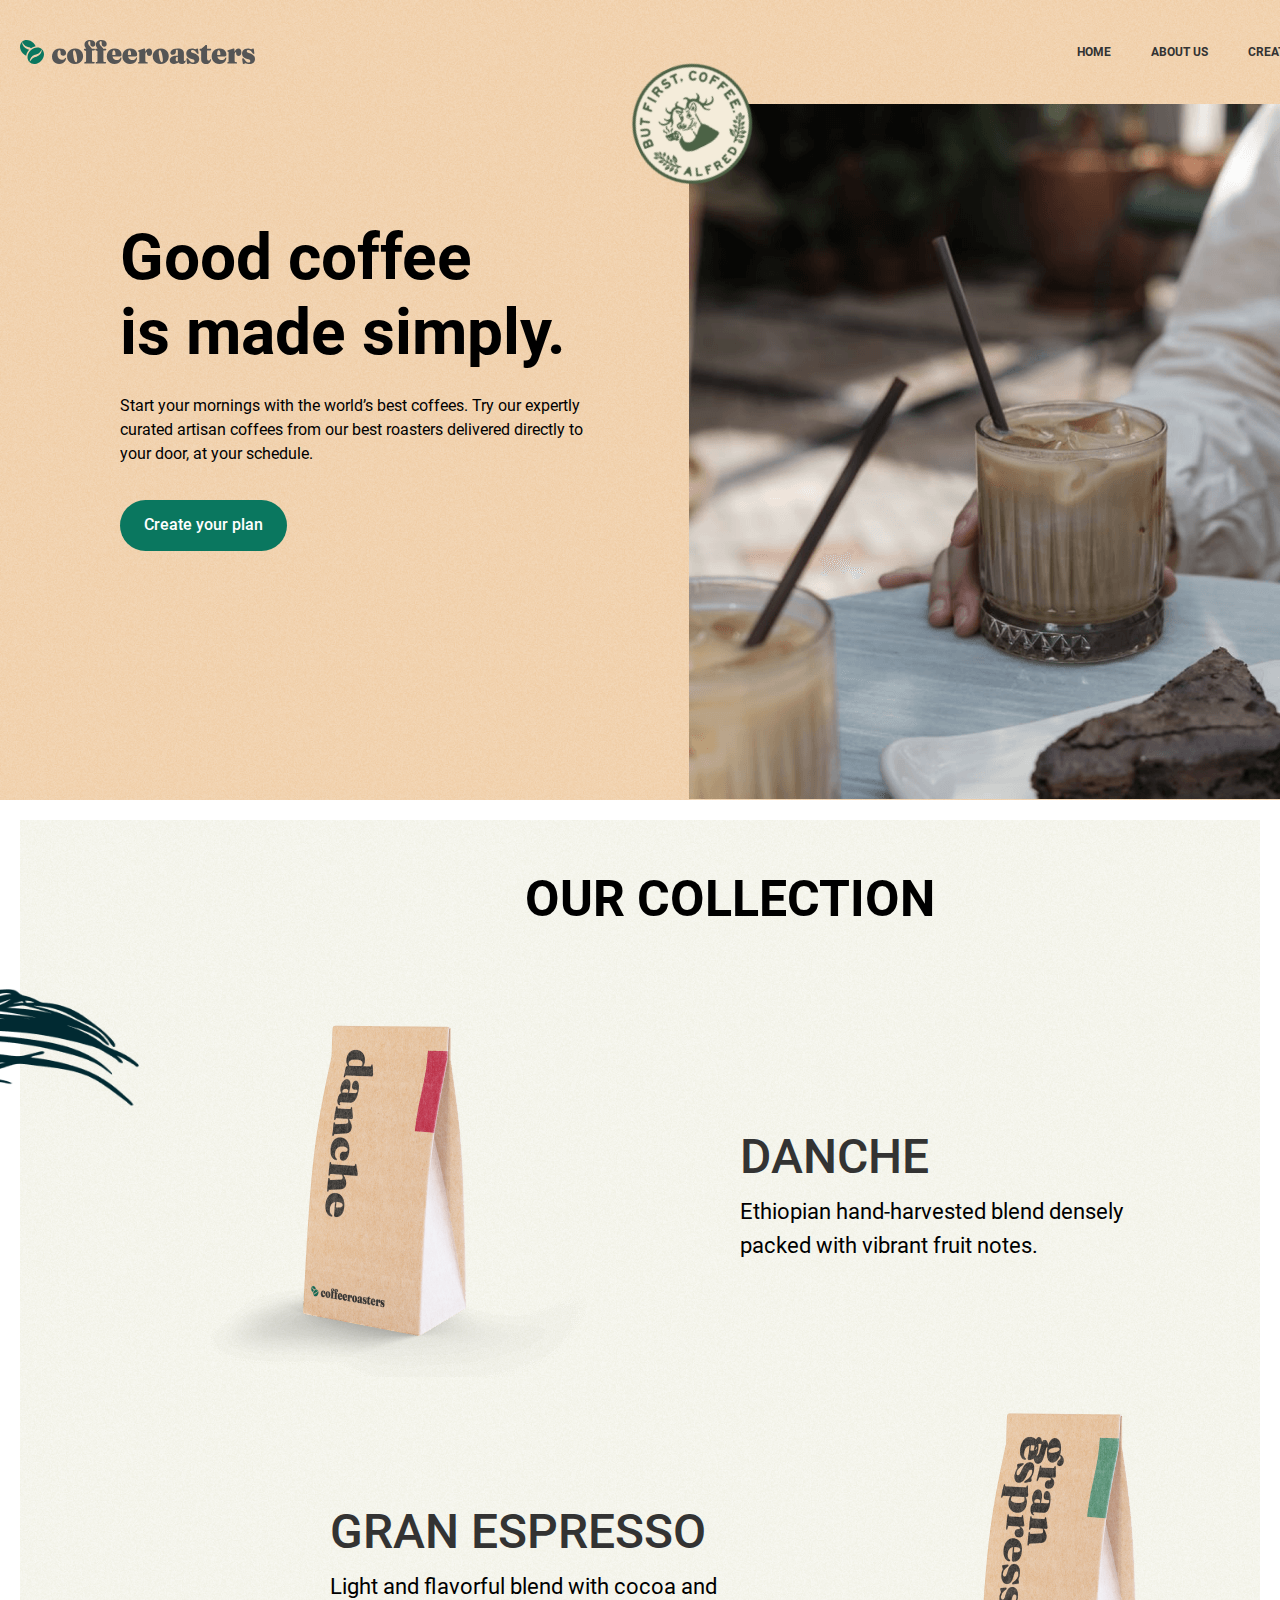
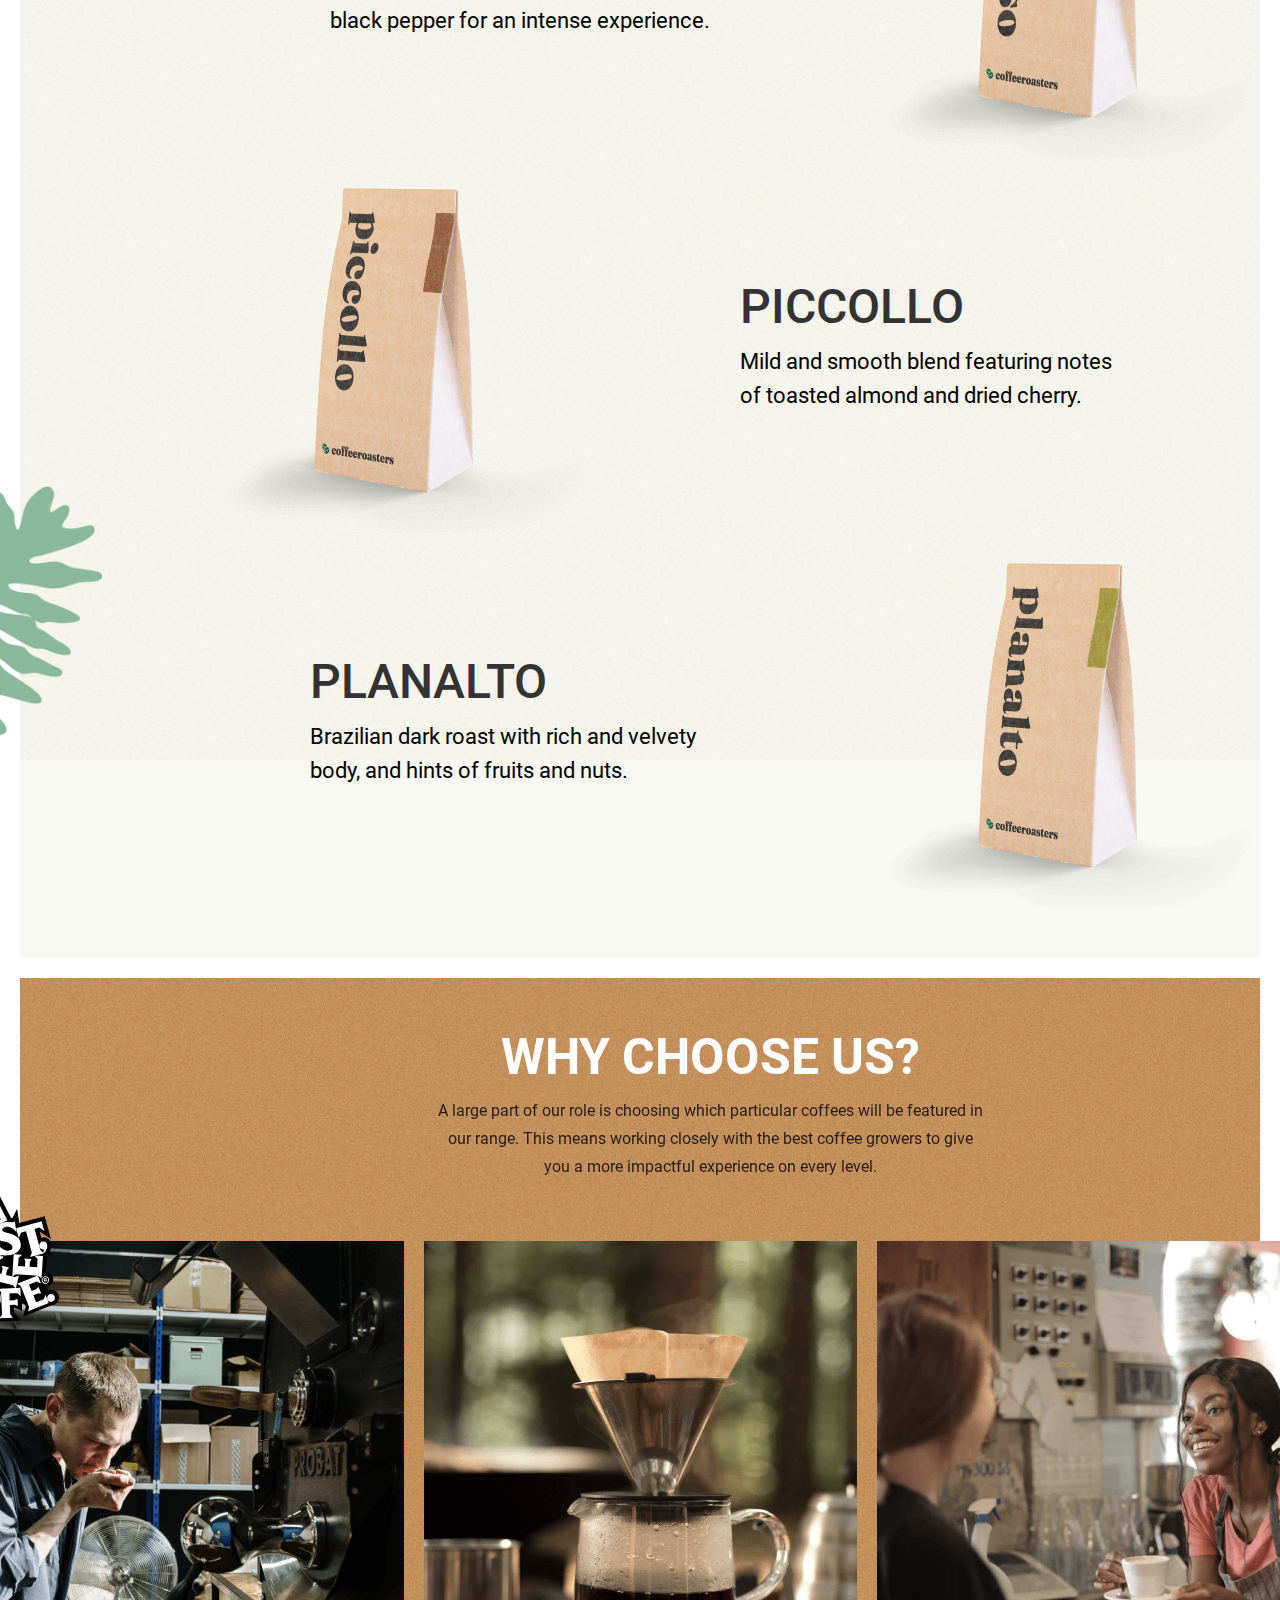
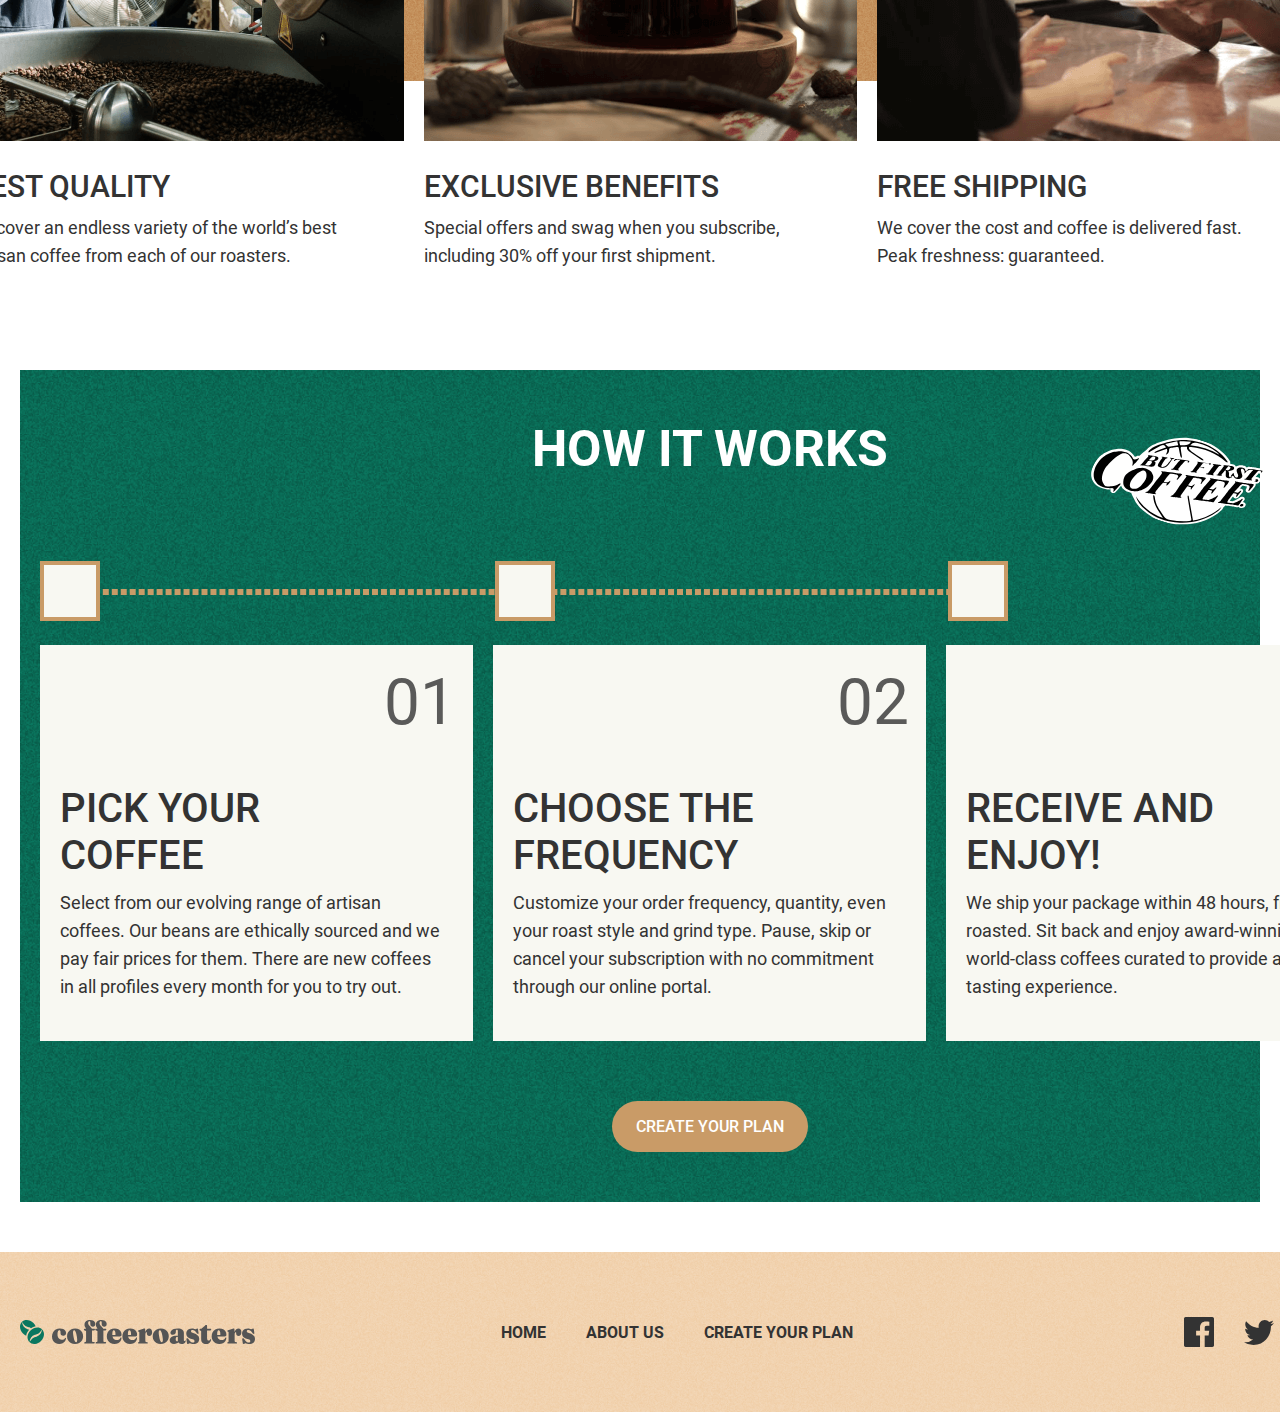
==== index.html @ 38786382 "Add all changes" ====
<!DOCTYPE html>
<html lang="en">
<head>
    <meta charset="UTF-8">
    <meta http-equiv="X-UA-Compatible" content="IE=edge">
    <meta name="viewport" content="width=device-width, initial-scale=1.0">
    <link rel="stylesheet" href="./css/main.css">
    <title>2-dars</title>
</head>
<body>
    
    <header class="header">
        
        <div class="container">
            
            <div class="header__inner">
                
                <a class="header__logo" href="./index.html">
                    <img class="header__img" src="./img/coffee-logo.svg" alt="coffee-logotip">
                </a>
                
                <nav class="header__menu">
                    
                    <ol class="header__list">
                        
                        <li class="header__item"><a class="header__link" href="#">HOME</a></li>
                        <li class="header__item"><a class="header__link" href="#">ABOUT US</a></li>
                        <li class="header__item"><a class="header__link" href="#">CREATE YOUR PLAN</a></li>
                        
                    </ol>
                    
                </nav>
                
                
            </div>
            
        </div>
        
    </header>
    
    
    <main>
        
        <section class="hero">
            
            <div class="container">
                
                <div class="hero__inner">
                    
                    
                    <h1 class="hero__title">
                        Good coffee <br>
                        is made simply.
                    </h1>
                    
                    <p class="hero__text">
                        Start your mornings with the world’s best coffees. 
                        Try our expertly curated artisan coffees from our 
                        best roasters delivered directly to your door, at your schedule.
                    </p>
                    
                    <span class="hero__link">
                        <a class="hero__click" href="./index.html">Create your plan</a>
                    </span>
            
                </div>
                
            </div>
            
        </section>
        
        <section class="collection">
            
            <div class="collection__inner">
                
                <div class="container">
                    
                    <h2 class="collection__title">OUR COLLECTION</h2>
                    
                    <ul class="collection__list">
                        
                        <li class="collection__item">
                            
                            <img class="collection__img" src="./img/danche.png" alt="Danche coffee pack">
                            
                            <div class="collection__wrapper">
                                
                                <h3 class="collection__text">DANCHE</h3>
                                
                                <p class="collection__info">Ethiopian hand-harvested blend densely packed with vibrant fruit notes.</p>
                                
                            </div>
                            
                        </li>
                        
                        <li class="collection__item ">
                            
                            <img class="collection__img collection__img--right" src="./img/expresso.png" alt="Gran expresso coffee pack">
                            
                            <div class="collection__wrapper collection__wrapper--second">
                                
                                <h3 class="collection__text">Gran Espresso</h3>
                                
                                <p class="collection__info">Light and flavorful blend with cocoa and black pepper for an intense experience.</p>
                                
                            </div>
                            
                        </li>
                        
                        <li class="collection__item">
                            
                            <img class="collection__img" src="./img/piccollo.png" alt="Picollo coffee pack">
                            
                            <div class="collection__wrapper collection__wrapper--second">
                                
                                <h3 class="collection__text">Piccollo</h3>
                                
                                <p class="collection__info">Mild and smooth blend featuring notes of toasted almond and dried cherry.</p>
                                
                            </div>
                            
                        </li>
                        
                        <li class="collection__item collection__item--fourth">
                            
                            <img class="collection__img  collection__img--right" src="./img/planalto.png" alt="Planto coffee pack">
                            
                            <div class="collection__wrapper collection__wrapper--fourth">
                                
                                <h3 class="collection__text">Planalto</h3>
                                
                                <p class="collection__info">Brazilian dark roast with rich and velvety body, and hints of fruits and nuts.</p>
                                
                            </div>
                            
                        </li>
                        
                    </ul>
                    
                </div>
                
                
                
            </div>
            
        </section>
        
        
        <section class="choice">
            
            <div class="choice__inner">
                
                <div class="container">
                    
                    <div class="choice__wrapper">
                        
                        <h2 class="choice__title"> Why choose us? </h2>
                        
                        <p class="choice__text"> 
                            
                            A large part of our role is choosing which particular coffees will be featured 
                            in our range. This means working closely with the best coffee growers to give 
                            you a more impactful experience on every level.
                            
                        </p>
                        
                    </div>
                    
                </div>
                
            </div>
            
            <ul class="choice__list">
                
                <li class="choice__item choice__item--first">
                    
                    <img class="choice__img" src="./img/best-quality.png" alt="">
                    
                    <div class="choice__pack">
                        
                        <h3 class="choice__quality">Best quality</h3>
                        
                        <p class="choice__benefit">
                            Discover an endless variety of the world’s best artisan coffee from each of our roasters.
                        </p>
                        
                    </div>
                    
                    
                </li>
                
                <li class="choice__item">
                    
                    <img class="choice__img" src="./img/exclusive-benefit.png" alt="">
                    
                    <div class="choice__pack">
                        
                        <h3 class="choice__quality">Exclusive benefits</h3>
                        
                        <p class="choice__benefit">
                            Special offers and swag when you subscribe, including 30% off your first shipment.
                        </p>
                        
                    </div>
                    
                    
                </li>
                
                
                <li class="choice__item">
                    
                    <img class="choice__img" src="./img/free-shipping.png" alt="">
                    
                    <div class="choice__pack">
                        
                        <h3 class="choice__quality">Free shipping</h3>
                        
                        <p class="choice__benefit">
                            We cover the cost and coffee is delivered fast. Peak freshness: guaranteed.
                        </p>
                        
                    </div>
                    
                    
                </li>
                
                
            </ul>
            
            
            
        </section>
        
        
        <section class="works">
            
            <div class="works__inner">
                
                <div class="container">
                    
                    <h2 class="works__title">How it works</h2>
                    
                    <div class="works__level">
                        
                        <span class="works__square works__square--first"></span>
                        <span class="works__square works__square--second"></span>
                        <span class="works__square works__square--third"></span>
                        
                    </div>
                    
                    
                    <ol class="works__list">
                        
                        <li class="works__item">
                            
                            <span class="works__number">01</span>
                            
                            <div class="works__wrapper">
                                
                                <div class="works__cover">
                                    <h3 class="works__text">Pick your coffee</h3>
                                </div>
                                
                                
                                <p class="works__info">
                                    Select from our evolving range of artisan coffees. 
                                    Our beans are ethically sourced and we pay fair prices for them. 
                                    There are new coffees in all profiles every month for you to try out.
                                </p>
                                
                            </div>
                            
                        </li>
                        
                        <li class="works__item">
                            
                            <span class="works__number">02</span>
                            
                            <div class="works__wrapper">
                                
                                <div class="works__cover">
                                    <h3 class="works__text">Choose the frequency</h3>
                                </div>
                                
                                
                                <p class="works__info">
                                    Customize your order frequency, quantity, even your roast style and grind type.
                                    Pause, skip or cancel your subscription with no commitment through our online portal.
                                </p>
                                
                            </div>
                            
                        </li>
                                             
                        <li class="works__item">
                            
                            <span class="works__number">03</span>
                            
                            <div class="works__wrapper">
                                
                                <div class="works__cover">
                                    <h3 class="works__text">Receive and enjoy!</h3>
                                </div>
                                
                                
                                <p class="works__info">
                                    We ship your package within 48 hours, freshly roasted. 
                                    Sit back and enjoy award-winning world-class coffees 
                                    curated to provide a distinct tasting experience.
                                </p>
                                
                            </div>
                            
                        </li>
                        
                    </ol>
                    
                    <div class="works__recover">
                        <a class="works__link" href="./index.html">
                            Create your plan
                        </a>
                    </div>
                    
                </div>
                
            </div>
            
        </section>
        
    </main>
    
    
    <footer class="footer">
        
        <div class="container">
            
            <div class="footer__inner">
                
                <a class="footer__logo" href="./index.html">
                    <img class="__img" src="./img/coffee-logo.svg" alt="coffeeroaster-logotip">
                </a>
                
                
                
                <ol class="footer__list">
                    
                    <li class="footer__item"><a class="footer__link" href="#">HOME</a></li>
                    <li class="footer__item"><a class="footer__link" href="#">ABOUT US</a></li>
                    <li class="footer__item"><a class="footer__link" href="#">CREATE YOUR PLAN</a></li>
                    
                </ol>
                
                <ul class="footer__search">
                    <li class="footer__social">
                        <a class="footer__network" href="https://www.facebook.com/" target="_blank"><img class="footer__pic" src="./img/facebook.svg" alt="facebook logo"></a>
                    </li>

                    <li class="footer__social">
                        <a class="footer__network" href="https://ru-ru.facebook.com/TwitterInc/" target="_blank"><img class="footer__twitter" src="./img/twitter.svg" alt="twitter logo"></a>
                    </li>

                    <li class="footer__social">
                        <a class="footer__network" href="https://www.instagram.com/" target="blank"><img class="footer__pic" src="./img/instagram.svg" alt="instagram logo"></a>
                    </li>
                </ul>


            </div>
            
            
        </div>
        
    </footer>
    
    
    
    
    
    
    
</body>
</html>
---- css/main.css ----
/* roboto-regular - latin */
@font-face {
    font-family: 'Roboto';
    font-style: normal;
    font-weight: 400;
    src: local(''),
    url('../fonts/roboto-v29-latin-regular.woff2') format('woff2'), /* Chrome 26+, Opera 23+, Firefox 39+ */
    url('../fonts/roboto-v29-latin-regular.woff') format('woff'); /* Chrome 6+, Firefox 3.6+, IE 9+, Safari 5.1+ */
}
/* roboto-500 - latin */
@font-face {
    font-family: 'Roboto';
    font-style: normal;
    font-weight: 500;
    src: local(''),
    url('../fonts/roboto-v29-latin-500.woff2') format('woff2'), /* Chrome 26+, Opera 23+, Firefox 39+ */
    url('../fonts/roboto-v29-latin-500.woff') format('woff'); /* Chrome 6+, Firefox 3.6+, IE 9+, Safari 5.1+ */
}
/* roboto-700 - latin */
@font-face {
    font-family: 'Roboto';
    font-style: normal;
    font-weight: 700;
    src: local(''),
    url('../fonts/roboto-v29-latin-700.woff2') format('woff2'), /* Chrome 26+, Opera 23+, Firefox 39+ */
    url('../fonts/roboto-v29-latin-700.woff') format('woff'); /* Chrome 6+, Firefox 3.6+, IE 9+, Safari 5.1+ */
}

*
{box-sizing: border-box;
}

img{
    vertical-align: middle;
    object-fit: cover;
}

body{
    margin: 0;
    padding: 0;
    font-family: "Roboto", "Aria", sans-serif;
    overflow-x: hidden;
}

.container{
    width: 1380px;
    margin: 0 auto;
    padding: 0 20px;
}

.visually-hidden {
    clip: rect(0 0 0 0);
    clip-path: inset(50%);
    height: 1px;
    overflow: hidden;
    position: absolute;
    white-space: nowrap;
    width: 1px;
}


.header{
    background-image: url("../img/back-img.png");
    background-repeat: no-repeat;
    background-size: cover;
    background-color: #F3D7B7;
    background-blend-mode:overlay;
    
    padding-top: 40px;
    padding-bottom: 40px;
    
}



.header__inner{
    display: flex;
    align-items: center;
    
    
}

.header__menu{
    margin-left: auto;
}

.header__list{
    display: flex;
    align-items: center;
    margin: 0;
    padding: 0;
    list-style: none;
    
    
}

.header__item{
    font-size: 12px;
    font-weight: 700;
    line-height: 14.06px;
}

.header__item ~ .header__item{
    margin-left: 40px;
}

.header__link{
    color:#333333;
    text-decoration: none;
}


/* ================hero=============== */




.hero{
    padding:116px 0 249px 0;
    background-image: url("../img/two-cups.png"), url("../img/back-img.png") ;
    background-repeat: no-repeat;
    background-size: contain , 100%;
    background-position: calc(50% + 404px) calc(50% - 1px), center center;
    background-color: #f3d7b7;
    background-blend-mode: normal, overlay;
    position: relative;
}

.hero::before{
    position: absolute;
    top: -60px;
    left: calc(50% - 27px);
    z-index: 10;
    display: block;
    width: 160px;
    height: 160px;
    background-image: url("../img/deer-logo.svg");
    background-size: contain;
    background-repeat: no-repeat;
    content: "";
    
}

.hero__inner{
    width: 564px;
    padding-left: 100px;
    
}



.hero__title{
    font-weight: 700;
    font-size: 64px ;
    line-height:75px;
    margin-top: 0;
    margin-bottom: 24px;
}

.hero__text{
    font-weight: 400;
    font-size: 16px;
    line-height: 24px;
    margin-top: 0;
    margin-bottom: 34px;
}


.hero__click{
    display: inline-block;
    font-size: 16px;
    font-weight: 500;
    line-height: 18.75px;
    text-decoration: none;
    padding: 16px 24px;
    color:#FFFFFF;
    background-color:#0A775F ;
    border-radius: 100px;
}

.hero__logo{
    position: absolute;
    top: -82px;
    right: 590px;
    
}


/* =============collection============= */


.collection {  
    margin-top: 20px;
    margin-bottom: 20px;
    padding: 0 20px;    
    background-color: #FFFFFF;
}

.collection__inner {
    background-image: url("../img/collect-back.png");
    background-repeat: no-repeat;
    background-size: 100%;
    background-color: #F8F8F2;
    background-blend-mode: overlay;
    margin: 0 auto;
    padding: 50px 20px ;
    position: relative;
}

.collection__inner::before{
    width: 402px;
    height: 300px;
    position: absolute;
    top: 88px;
    right: calc(50% + 501px);
    display: block;
    background-image: url("../img/green.png");
    background-size: 402px 300px;
    background-repeat: no-repeat;
    
    content: "";
}

.collection__title {
    font-size: 50px;
    font-weight:700 ;
    line-height: 58.59px;
    text-align: center;
    margin-top: 0;
    margin-bottom: 80px;
}

.collection__list {
    width: 1114px;
    margin: 0 auto;   
    padding: 0;
    list-style: none;   
    position: relative;
}

.collection__list::after{
    width: 392px;
    height: 477px;
    position: absolute;
    top: 509px;
    left: calc(50% + 571px);
    background-image: url("../img/green2.png");
    background-size: 392px 477px;
    background-repeat: no-repeat;
    content: "";
    
}

.collection__item {
    display: flex;
    align-items: center; 
    
}





.collection__item:nth-child(2){ 
    flex-direction: row-reverse;
}

.collection__item:nth-child(4){
    flex-direction: row-reverse;
    
}

.collection__item--fourth{
    position: relative;
}

.collection__item--fourth::before{
    width:316px;
    height: 269px;
    position: absolute;
    top: -47px;
    right: calc(50% + 627px);
    background-image: url("../img/green3.png");
    background-size: 316px 269px;
    background-repeat: no-repeat;
    content: "";
}



.collection__img{
    width: 450px;
    height: 375px;
    margin-right: 117px;
}

.collection__img--right{
    margin-right: 0;
    margin-left: 117px;

}

.collection__wrapper {
    width: 453px;
    
}

.collection__wrapper--second  {
    width: 390px;
    
}


.collection__wrapper--fourth{
    width: 410px
}

.collection__text {
    font-size: 48px;
    font-weight: 500;
    line-height: 56px;
    text-transform: uppercase;
    color:#333333;
    margin-top: 0;
    margin-bottom: 10px;
    
}

.collection__info {
    font-size: 22px;
    font-weight: 400;
    line-height: 34px;
    margin: 0;
    
}


/* ==============CHOICE================ */

.choice {
    padding: 0 20px 0 20px;
    margin-bottom: 289px;
    position: relative;
}
.choice__inner {
    height: 703px;
    background-image: url("../img/choice-back.png");
    background-size: contain;
    background-color: #C99B67;
    background-blend-mode: overlay;
    padding-top: 50px; 
}

.choice__wrapper {
    width: 548px;
    margin: 0 auto;
    margin-bottom: 80px;
    
    
}
.choice__title {
    font-size: 50px;
    font-weight: 700;
    line-height: 59px; 
    text-transform: uppercase;
    margin-top: 0;
    margin-bottom: 10px;
    text-align: center;
    color: #FFFFFF;
    
}
.choice__text {   
    font-size: 16px;
    font-weight: 400;
    line-height: 28px;
    letter-spacing: 0px;
    text-align: center;
    margin: 0;
    opacity: 80%
}


.choice__list {
    display: flex;
    align-items: center;
    justify-content: center;
    list-style: none;
    margin: 0;
    padding: 0;
    position: absolute;
    bottom: -189px;
    left: 50%;
    right: 50%;
    z-index: 2;
}



.choice__item:nth-child(2){
    
    margin: 0 20px;
}


.choice__list::before{
    position: absolute;
    top: -50px;
    right: calc(50% + 581px);
    z-index: 3;
    width: 140px;
    height: 144px;
    background-image: url("../img/choice.svg");
    background-repeat: no-repeat;
    background-size: 140px 144px;
    content: "";  
}



.choice__img{
    width:433px ;
    height:500px ;
    margin-bottom:28px ;
}


.choice__pack {
    width: 377px;
}
.choice__quality {
    font-size: 30px;
    font-weight: 500;
    line-height: 35px;
    text-transform: uppercase;
    margin-top: 0;
    margin-bottom: 10px;
    color: #333333;
}
.choice__benefit {
    font-size: 18px;
    font-weight: 400;
    line-height: 28px;
    margin: 0;
    color: #333333;
}


/* ================works=============== */


.works {
    padding: 0 20px 0 20px;
    margin-bottom: 50px;
    position: relative;
}


.works::before{
    width: 192px;
    height: 129px; 
    position: absolute;
    top: 44px;
    left: calc(50% + 438px);
    z-index: 2;
    background-image: url("../img/ball.svg");
    background-repeat: no-repeat;
    background-size: 192px 129px;
    content: "";
}

.works__inner {
    background-image: url("../img/choice-back.png");
    background-repeat: no-repeat;
    background-size: cover;
    background-color:#0A775F;
    background-blend-mode: overlay;
    padding-top: 50px;
    padding-bottom: 50px;
}

.works__title {
    font-size: 50px;
    font-weight: 700;
    line-height: 59px;
    text-transform: uppercase;
    text-align: center;
    margin-top: 0;
    margin-bottom: 110px;
    color:#FFFFFF;
}

.works__level {
    width: 966px;
    height: 3px;
    margin-bottom: 50px;
    border-style: dashed;
    border-color: #C99B67;
    position: relative;
    z-index: 1;
}

.works__square {
    width: 60px;
    height: 60px;
    position: absolute;
    top: -31px;
    left: -3px;  
    background: #F8F8F2;
    border: 4px solid #C99B67;
    box-sizing: border-box;
    
}

.works__square--second{
    position: absolute;
    top: -31px;
    left: 452px;
}

.works__square--third{
    position: absolute;
    top: -31px;
    left: 905px; 
}

.works__list{
    display: flex;
    list-style: none;
    margin: 0;
    padding: 0;
    margin-bottom: 60px;
}

.works__item{
    width: 433px;
    padding: 20px 20px 40px 20px; 
    background-color: #F8F8F2;
    
}

.works__item:nth-child(2){
    margin: 0 20px;
}

.works__number {
    display: block;
    width: 69px;
    height: 75px;
    font-size: 64px;
    font-weight: 400;
    line-height: 75px;
    margin-left: auto;
    margin-bottom: 45px;
    color: #333333;
    opacity: 0.8;
}

.works__wrapper{
    width: 385px;
}

.works__cover{
    width: 248px;
}

.works__text{
    font-size: 40px;
    font-weight: 500;
    line-height: 47px;
    text-transform: uppercase;
    margin-top: 0;
    margin-bottom: 10px;
    color: #333333;
    
}

.works__info{
    font-size: 18px;
    font-weight: 400;
    line-height: 28px;
    margin: 0;
    color: #333333;
}

.works__recover{
    text-align: center;
}

.works__link {
    display: inline-block;
    font-size: 16px;
    font-weight: 500;
    line-height: 19px;
    text-transform: uppercase;
    text-decoration: none;
    text-align: center;
    padding: 16px 24px;
    color: #FFFFFF;
    background: #C99B67;
    border-radius: 100px;    
}

/* =================footer================ */

.footer {
    background-image: url("../img/back-img.png");
    background-repeat: no-repeat;
    background-size: cover;
    background-color: #F3D7B7;
    background-blend-mode:overlay;
    padding: 65px 0 ;
}

.footer__inner {
    display: flex;
    align-items: center;
}
.footer__logo {
    margin-right: 246px;
}


.footer__list {
    display: flex;
    align-items: center;
    margin: 0;
    padding: 0;
    list-style: none;
}
.footer__item {
    margin-right: 40px;
}

.footer__item:nth-child(3){
    margin-right: 331px;

}


.footer__link {
    font-size: 16px;
    font-weight: 700;
    line-height: 19px;
    text-transform: uppercase;
    text-decoration: none;
    color: #333333;
}


.footer__search {
    display: flex;
    align-items: center;
    margin: 0;
    padding: 0;
    list-style: none;
}
.footer__social {
    margin-right: 30px;
}

.footer__social:nth-child(3){
    margin-right:0 ;
}

.footer__pic{
    width: 30px;
    height: 30px;
}

.footer__twitter{
    width: 30px;
    height: 25px;
}
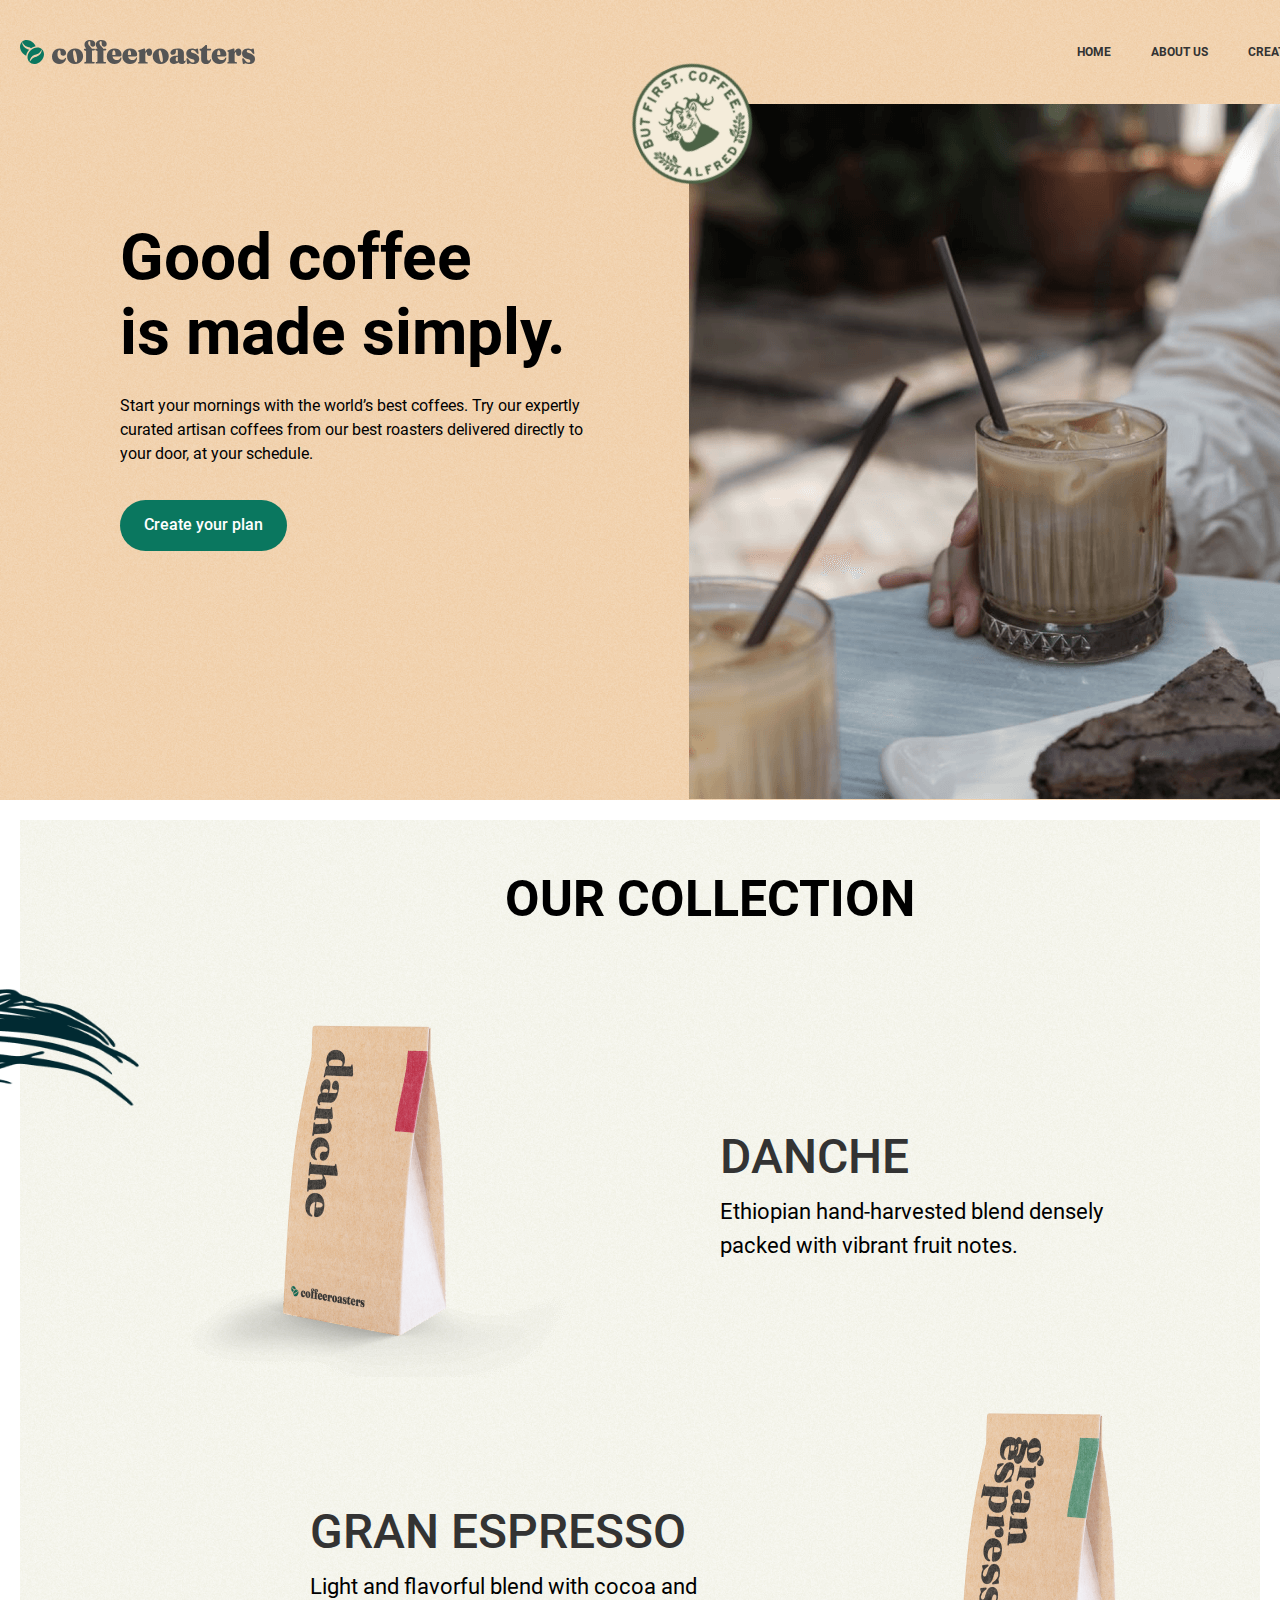
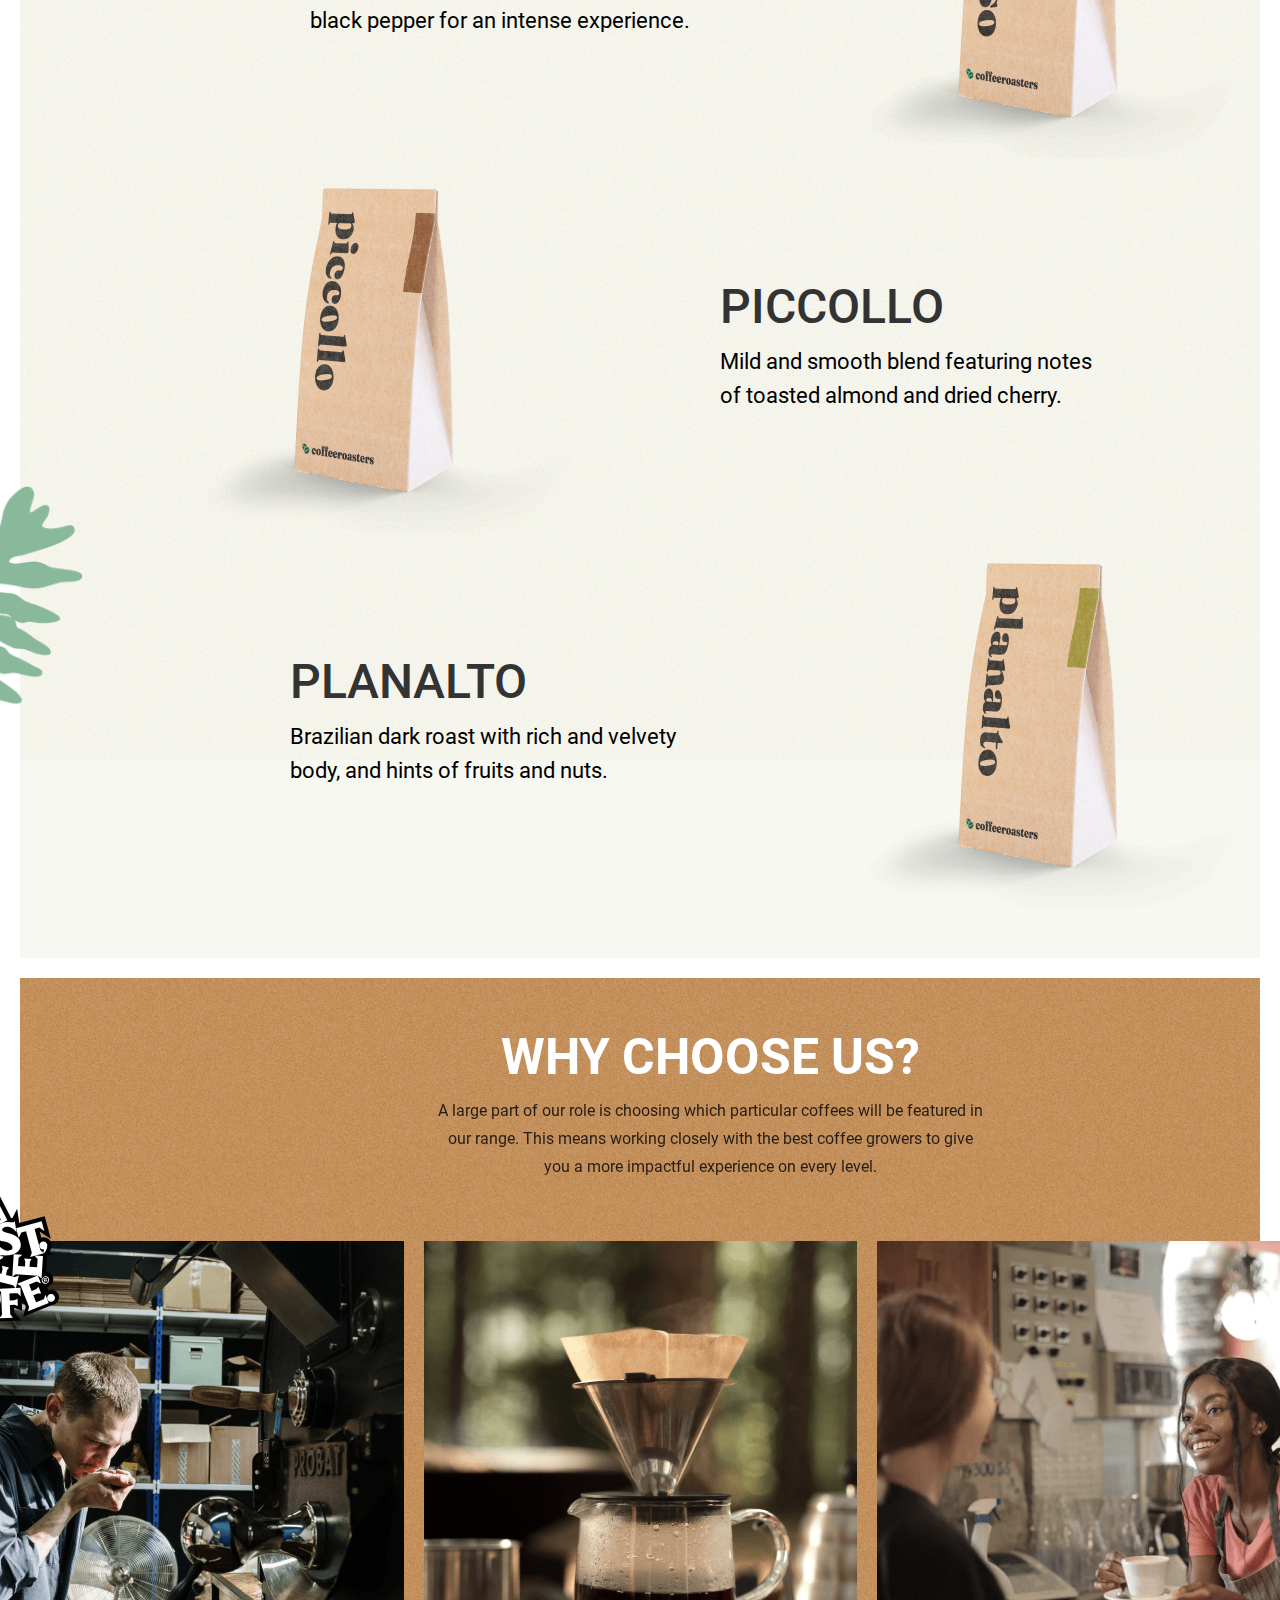
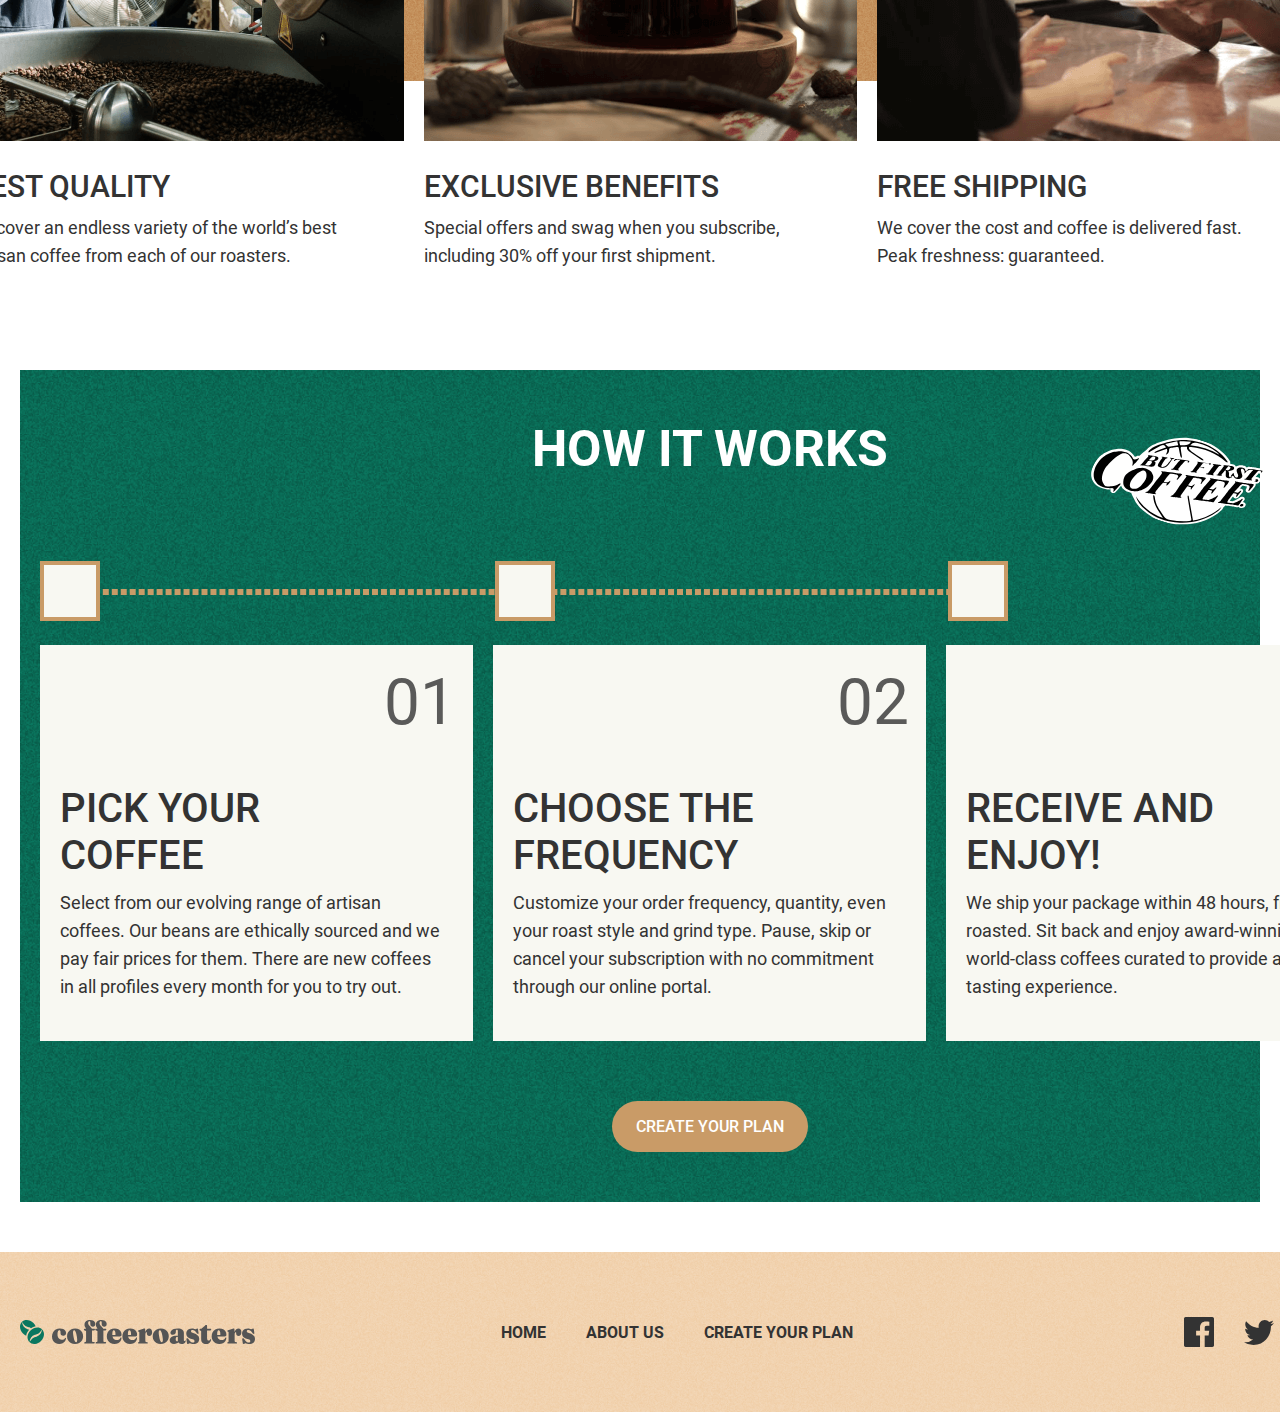
==== commit 57adda9f: "Add scss" ====
--- a/index.html
+++ b/index.html
@@ -4,7 +4,7 @@
     <meta charset="UTF-8">
     <meta http-equiv="X-UA-Compatible" content="IE=edge">
     <meta name="viewport" content="width=device-width, initial-scale=1.0">
-    <link rel="stylesheet" href="./css/main.css">
+    <link rel="stylesheet" href="./css/main.min.css">
     <title>2-dars</title>
 </head>
 <body>
@@ -23,8 +23,8 @@
                     
                     <ol class="header__list">
                         
-                        <li class="header__item"><a class="header__link" href="#">HOME</a></li>
-                        <li class="header__item"><a class="header__link" href="#">ABOUT US</a></li>
+                        <li class="header__item"><a  class="header__link" href="./index.html">HOME</a></li>
+                        <li class="header__item"><a class="header__link" href="./about.html">ABOUT US</a></li>
                         <li class="header__item"><a class="header__link" href="#">CREATE YOUR PLAN</a></li>
                         
                     </ol>
@@ -174,7 +174,7 @@
                 
                 <li class="choice__item choice__item--first">
                     
-                    <img class="choice__img" src="./img/best-quality.png" alt="">
+                    <img class="choice__img" src="./img/best-quality.png" alt="A man who is testing coffee">
                     
                     <div class="choice__pack">
                         
@@ -191,7 +191,7 @@
                 
                 <li class="choice__item">
                     
-                    <img class="choice__img" src="./img/exclusive-benefit.png" alt="">
+                    <img class="choice__img" src="./img/exclusive-benefit.png" alt="A kittle which is keeping coffee">
                     
                     <div class="choice__pack">
                         
@@ -209,7 +209,7 @@
                 
                 <li class="choice__item">
                     
-                    <img class="choice__img" src="./img/free-shipping.png" alt="">
+                    <img class="choice__img" src="./img/free-shipping.png" alt="Tho people are having a cup of coffe">
                     
                     <div class="choice__pack">
                         
@@ -337,7 +337,7 @@
             <div class="footer__inner">
                 
                 <a class="footer__logo" href="./index.html">
-                    <img class="__img" src="./img/coffee-logo.svg" alt="coffeeroaster-logotip">
+                    <img class="footer__img" src="./img/coffee-logo.svg" alt="coffeeroaster-logotip">
                 </a>
                 
                 
@@ -373,10 +373,5 @@
     </footer>
     
     
-    
-    
-    
-    
-    
 </body>
 </html>
--- a/css/main.min.css
+++ b/css/main.min.css
@@ -0,0 +1,2 @@
+@font-face{font-family:'Roboto';font-style:normal;font-weight:400;src:local(""),url("../fonts/roboto-v29-latin-regular.woff2") format("woff2"),url("../fonts/roboto-v29-latin-regular.woff") format("woff")}@font-face{font-family:'Roboto';font-style:normal;font-weight:500;src:local(""),url("../fonts/roboto-v29-latin-500.woff2") format("woff2"),url("../fonts/roboto-v29-latin-500.woff") format("woff")}@font-face{font-family:'Roboto';font-style:normal;font-weight:700;src:local(""),url("../fonts/roboto-v29-latin-700.woff2") format("woff2"),url("../fonts/roboto-v29-latin-700.woff") format("woff")}*{-webkit-box-sizing:border-box;box-sizing:border-box}img{vertical-align:middle;-o-object-fit:cover;object-fit:cover}body{margin:0;padding:0;font-family:"Roboto", "Aria", sans-serif;overflow-x:hidden}.container{width:1380px;margin:0 auto;padding:0 20px}.visually-hidden{clip:rect(0 0 0 0);-webkit-clip-path:inset(50%);clip-path:inset(50%);height:1px;overflow:hidden;position:absolute;white-space:nowrap;width:1px}.header{background-image:url("../img/back-img.png");background-repeat:no-repeat;background-size:cover;background-color:#F3D7B7;background-blend-mode:overlay;padding-top:40px;padding-bottom:40px}.header__inner{display:-webkit-box;display:-ms-flexbox;display:flex;-webkit-box-align:center;-ms-flex-align:center;align-items:center}.header__menu{margin-left:auto}.header__list{display:-webkit-box;display:-ms-flexbox;display:flex;-webkit-box-align:center;-ms-flex-align:center;align-items:center;margin:0;padding:0;list-style:none}.header__item{font-size:12px;font-weight:700;line-height:14.06px}.header__item ~ .header__item{margin-left:40px}.header__link{color:#333333;text-decoration:none}.hero{padding:116px 0 249px 0;background-image:url("../img/two-cups.png"),url("../img/back-img.png");background-repeat:no-repeat;background-size:contain , 100%;background-position:calc(50% + 404px) calc(50% - 1px),center center;background-color:#f3d7b7;background-blend-mode:normal, overlay;position:relative}.hero::before{position:absolute;top:-60px;left:calc(50% - 27px);z-index:10;display:block;width:160px;height:160px;background-image:url("../img/deer-logo.svg");background-size:contain;background-repeat:no-repeat;content:""}.hero__inner{width:564px;padding-left:100px}.hero__title{font-weight:700;font-size:64px;line-height:75px;margin-top:0;margin-bottom:24px}.hero__text{font-weight:400;font-size:16px;line-height:24px;margin-top:0;margin-bottom:34px}.hero__click{display:inline-block;font-size:16px;font-weight:500;line-height:18.75px;text-decoration:none;padding:16px 24px;color:#FFFFFF;background-color:#0A775F;border-radius:100px}.hero__logo{position:absolute;top:-82px;right:590px}.collection{margin-top:20px;margin-bottom:20px;padding:0 20px;background-color:#FFFFFF}.collection__inner{background-image:url("../img/collect-back.png");background-repeat:no-repeat;background-size:100%;background-color:#F8F8F2;background-blend-mode:overlay;margin:0 auto;padding:50px 0px;position:relative}.collection__inner::before{width:402px;height:300px;position:absolute;top:88px;right:calc(50% + 501px);display:block;background-image:url("../img/green.png");background-size:402px 300px;background-repeat:no-repeat;content:""}.collection__title{font-size:50px;font-weight:700;line-height:58.59px;text-align:center;margin-top:0;margin-bottom:80px}.collection__list{width:1114px;margin:0 auto;padding:0;list-style:none;position:relative}.collection__list::after{width:392px;height:477px;position:absolute;top:509px;left:calc(50% + 571px);background-image:url("../img/green2.png");background-size:392px 477px;background-repeat:no-repeat;content:""}.collection__item{display:-webkit-box;display:-ms-flexbox;display:flex;-webkit-box-align:center;-ms-flex-align:center;align-items:center}.collection__item:nth-child(2){-webkit-box-orient:horizontal;-webkit-box-direction:reverse;-ms-flex-direction:row-reverse;flex-direction:row-reverse}.collection__item:nth-child(4){-webkit-box-orient:horizontal;-webkit-box-direction:reverse;-ms-flex-direction:row-reverse;flex-direction:row-reverse}.collection__item--fourth{position:relative}.collection__item--fourth::before{width:316px;height:269px;position:absolute;top:-47px;right:calc(50% + 627px);background-image:url("../img/green3.png");background-size:316px 269px;background-repeat:no-repeat;content:""}.collection__img{width:450px;height:375px;margin-right:117px}.collection__img--right{margin-right:0;margin-left:117px}.collection__wrapper{width:453px}.collection__wrapper--second{width:390px}.collection__wrapper--fourth{width:410px}.collection__text{font-size:48px;font-weight:500;line-height:56px;text-transform:uppercase;color:#333333;margin-top:0;margin-bottom:10px}.collection__info{font-size:22px;font-weight:400;line-height:34px;margin:0}.choice{padding:0 20px 0 20px;margin-bottom:289px;position:relative}.choice__inner{height:703px;background-image:url("../img/choice-back.png");background-size:contain;background-color:#C99B67;background-blend-mode:overlay;padding-top:50px}.choice__wrapper{width:548px;margin:0 auto;margin-bottom:80px}.choice__title{font-size:50px;font-weight:700;line-height:59px;text-transform:uppercase;margin-top:0;margin-bottom:10px;text-align:center;color:#FFFFFF}.choice__text{font-size:16px;font-weight:400;line-height:28px;letter-spacing:0px;text-align:center;margin:0;opacity:80%}.choice__list{display:-webkit-box;display:-ms-flexbox;display:flex;-webkit-box-align:center;-ms-flex-align:center;align-items:center;-webkit-box-pack:center;-ms-flex-pack:center;justify-content:center;list-style:none;margin:0;padding:0;position:absolute;bottom:-189px;left:50%;right:50%;z-index:2}.choice__item:nth-child(2){margin:0 20px}.choice__list::before{position:absolute;top:-50px;right:calc(50% + 581px);z-index:3;width:140px;height:144px;background-image:url("../img/choice.svg");background-repeat:no-repeat;background-size:140px 144px;content:""}.choice__img{width:433px;height:500px;margin-bottom:28px}.choice__pack{width:377px}.choice__quality{font-size:30px;font-weight:500;line-height:35px;text-transform:uppercase;margin-top:0;margin-bottom:10px;color:#333333}.choice__benefit{font-size:18px;font-weight:400;line-height:28px;margin:0;color:#333333}.works{padding:0 20px 0 20px;margin-bottom:50px;position:relative}.works::before{width:192px;height:129px;position:absolute;top:44px;left:calc(50% + 438px);z-index:2;background-image:url("../img/ball.svg");background-repeat:no-repeat;background-size:192px 129px;content:""}.works__inner{background-image:url("../img/choice-back.png");background-repeat:no-repeat;background-size:cover;background-color:#0A775F;background-blend-mode:overlay;padding-top:50px;padding-bottom:50px}.works__title{font-size:50px;font-weight:700;line-height:59px;text-transform:uppercase;text-align:center;margin-top:0;margin-bottom:110px;color:#FFFFFF}.works__level{width:966px;height:3px;margin-bottom:50px;border-style:dashed;border-color:#C99B67;position:relative;z-index:1}.works__square{width:60px;height:60px;position:absolute;top:-31px;left:-3px;background:#F8F8F2;border:4px solid #C99B67;-webkit-box-sizing:border-box;box-sizing:border-box}.works__square--second{position:absolute;top:-31px;left:452px}.works__square--third{position:absolute;top:-31px;left:905px}.works__list{display:-webkit-box;display:-ms-flexbox;display:flex;list-style:none;margin:0;padding:0;margin-bottom:60px}.works__item{width:433px;padding:20px 20px 40px 20px;background-color:#F8F8F2}.works__item:nth-child(2){margin:0 20px}.works__number{display:block;width:69px;height:75px;font-size:64px;font-weight:400;line-height:75px;margin-left:auto;margin-bottom:45px;color:#333333;opacity:0.8}.works__wrapper{width:385px}.works__cover{width:248px}.works__text{font-size:40px;font-weight:500;line-height:47px;text-transform:uppercase;margin-top:0;margin-bottom:10px;color:#333333}.works__info{font-size:18px;font-weight:400;line-height:28px;margin:0;color:#333333}.works__recover{text-align:center}.works__link{display:inline-block;font-size:16px;font-weight:500;line-height:19px;text-transform:uppercase;text-decoration:none;text-align:center;padding:16px 24px;color:#FFFFFF;background:#C99B67;border-radius:100px}.footer{background-image:url("../img/back-img.png");background-repeat:no-repeat;background-size:cover;background-color:#F3D7B7;background-blend-mode:overlay;padding:65px 0}.footer__inner{display:-webkit-box;display:-ms-flexbox;display:flex;-webkit-box-align:center;-ms-flex-align:center;align-items:center}.footer__logo{margin-right:246px}.footer__list{display:-webkit-box;display:-ms-flexbox;display:flex;-webkit-box-align:center;-ms-flex-align:center;align-items:center;margin:0;padding:0;list-style:none}.footer__item{margin-right:40px}.footer__item:nth-child(3){margin-right:331px}.footer__link{font-size:16px;font-weight:700;line-height:19px;text-transform:uppercase;text-decoration:none;color:#333333}.footer__search{display:-webkit-box;display:-ms-flexbox;display:flex;-webkit-box-align:center;-ms-flex-align:center;align-items:center;margin:0;padding:0;list-style:none}.footer__social{margin-right:30px}.footer__social:nth-child(3){margin-right:0}.footer__pic{width:30px;height:30px}.footer__twitter{width:30px;height:25px}
+/*# sourceMappingURL=main.min.css.map */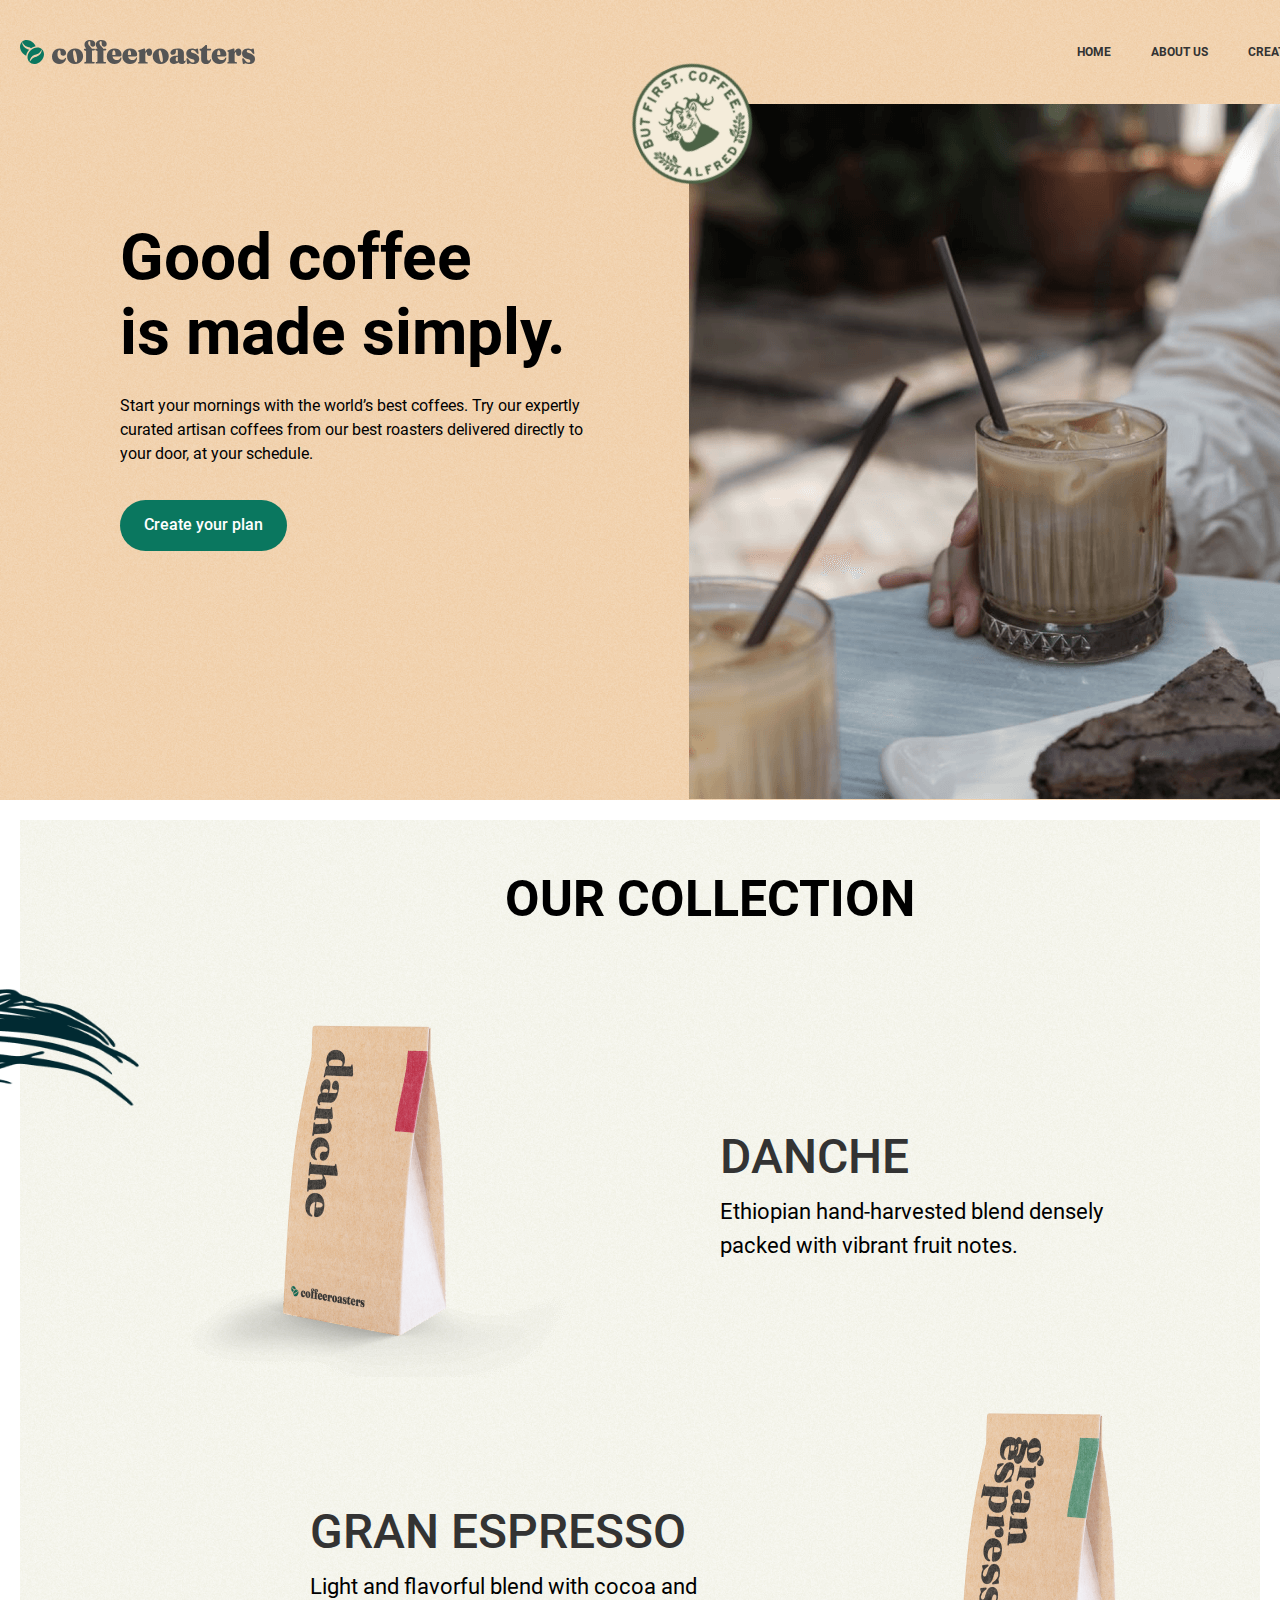
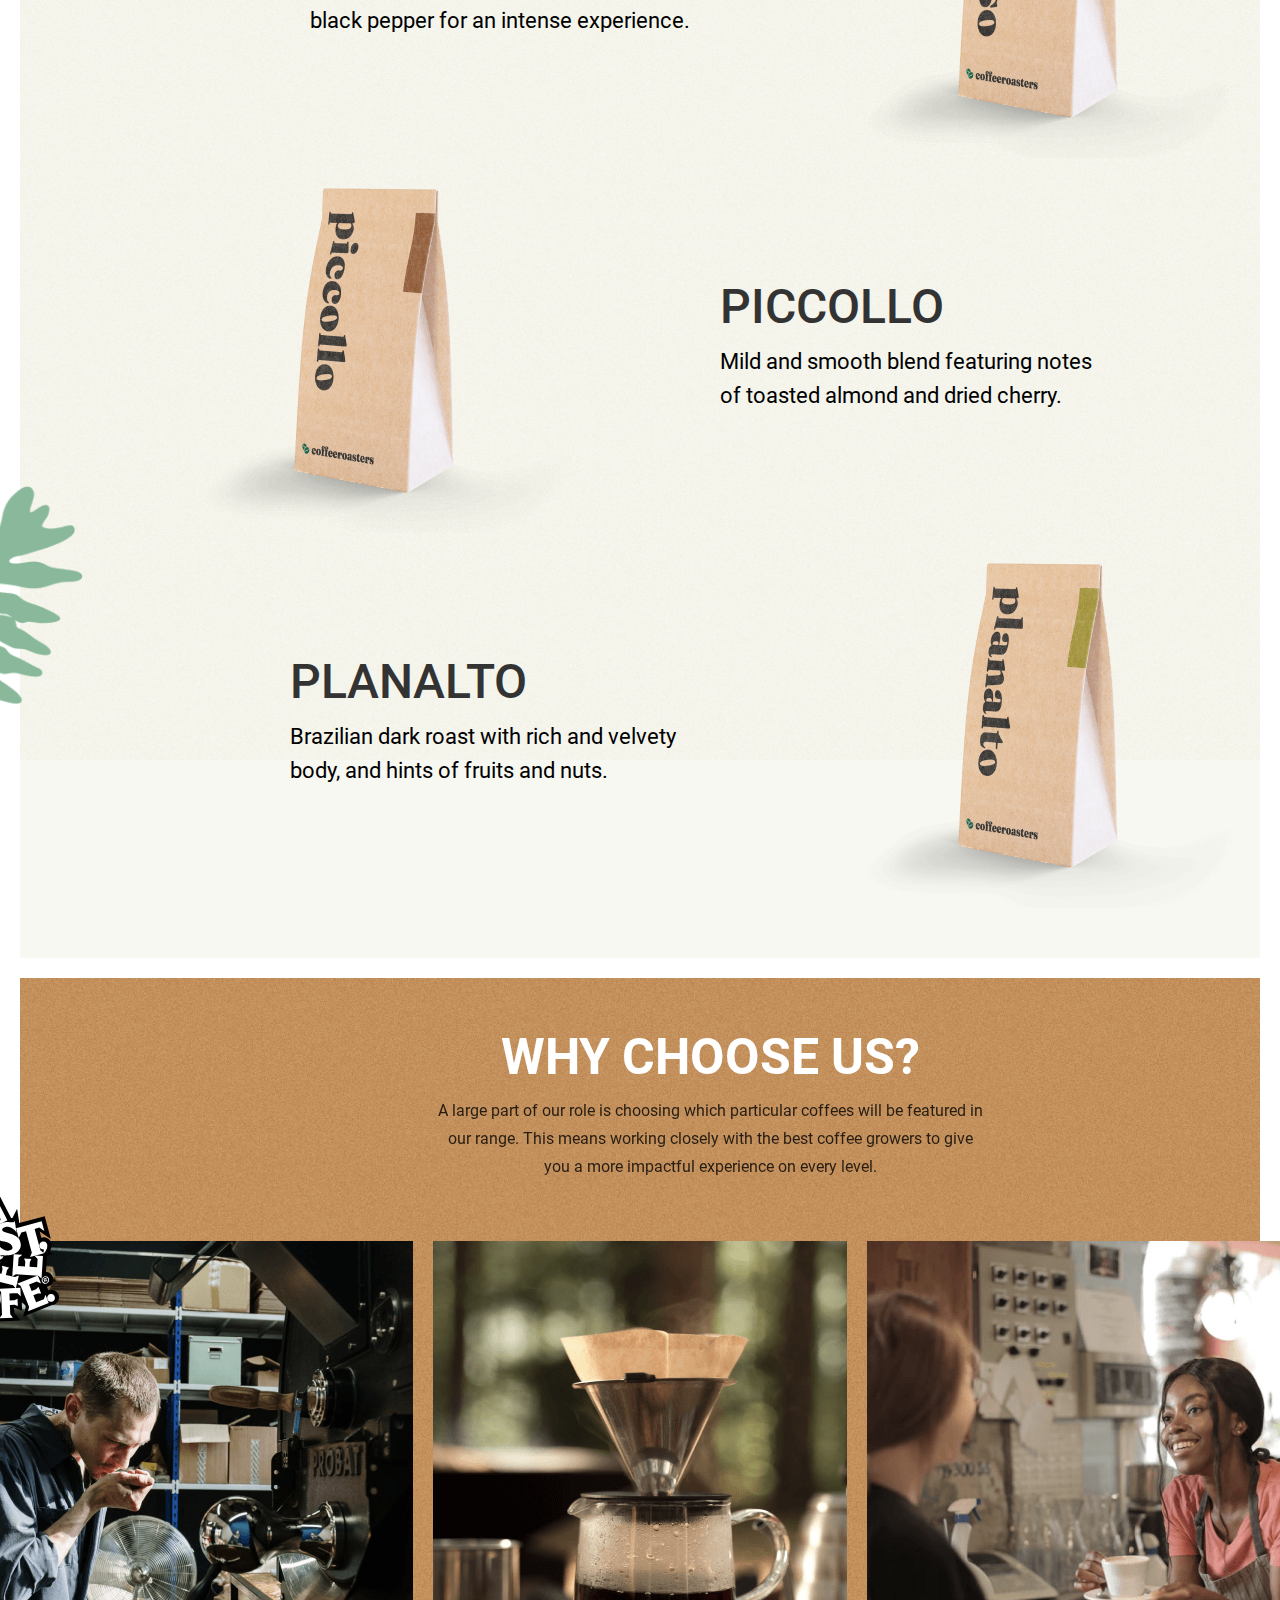
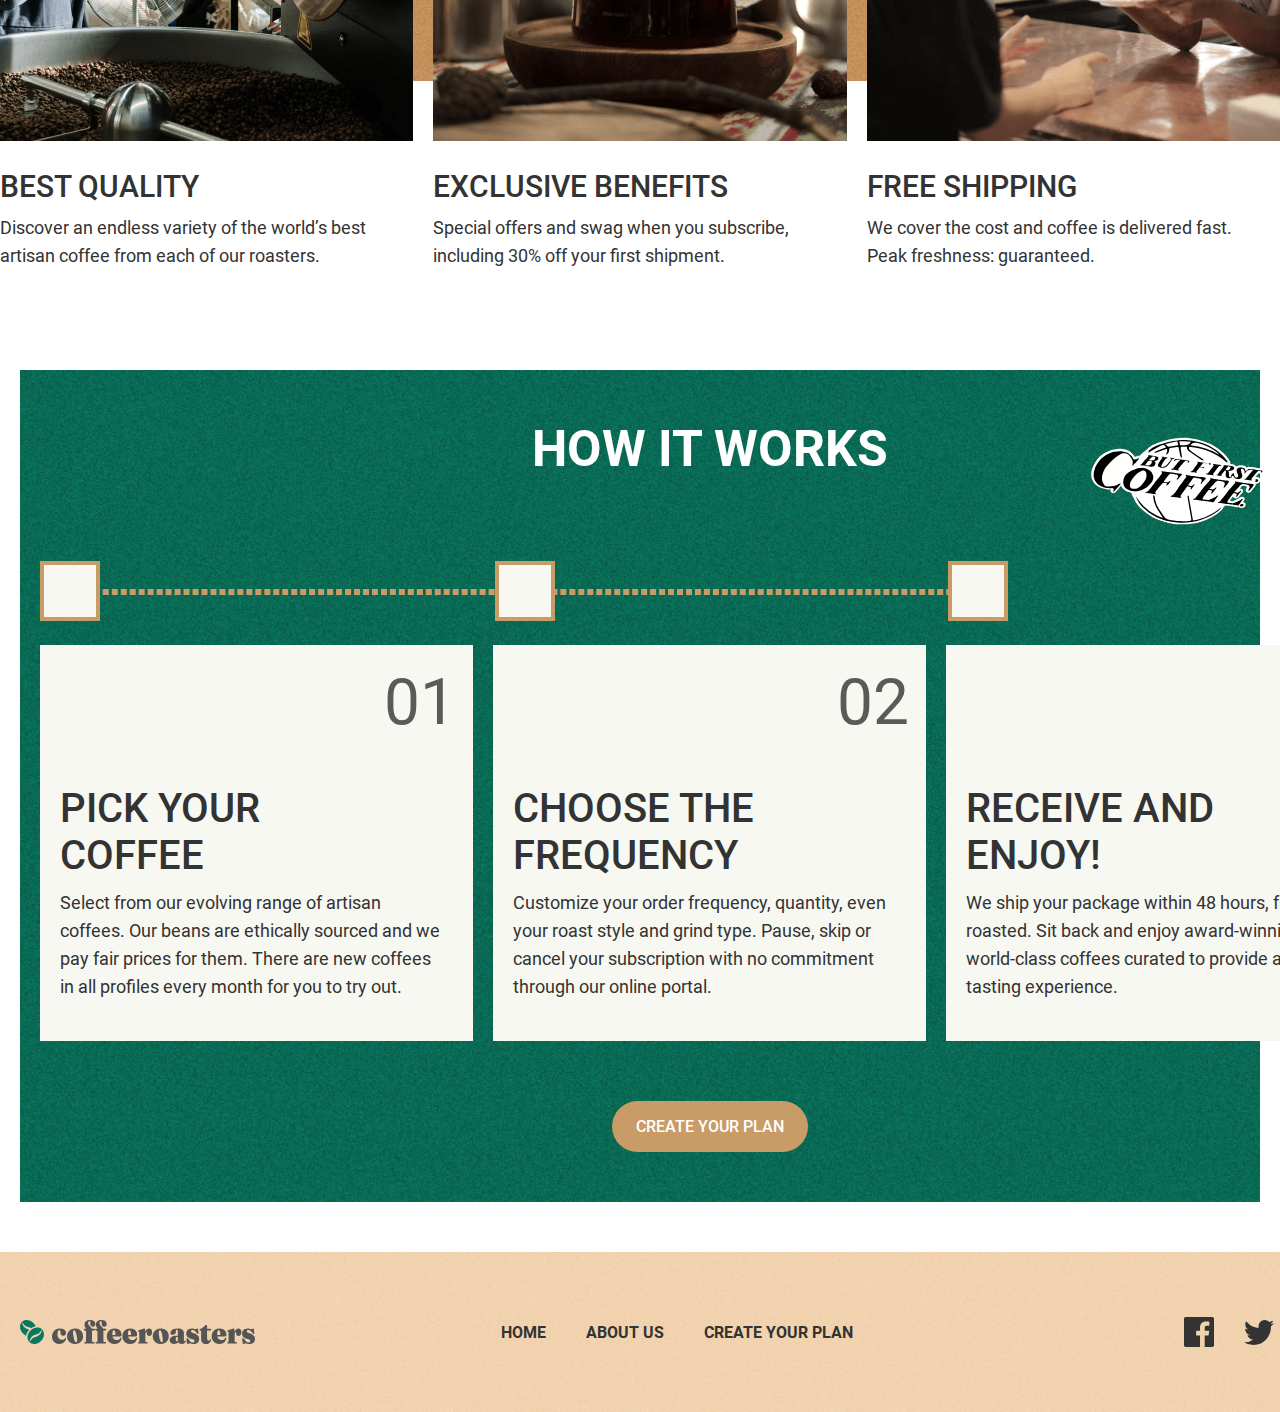
==== commit e88f2221: "Add sass blocks" ====
--- a/index.html
+++ b/index.html
@@ -62,7 +62,7 @@
                     <span class="hero__link">
                         <a class="hero__click" href="./index.html">Create your plan</a>
                     </span>
-            
+                    
                 </div>
                 
             </div>
@@ -81,7 +81,9 @@
                         
                         <li class="collection__item">
                             
-                            <img class="collection__img" src="./img/danche.png" alt="Danche coffee pack">
+                            <img class="collection__img" src="./img/danche.png" 
+                            srcset="./img/danche.png 1x, ./img/danche@2x.png 2x" 
+                             alt="Danche coffee pack" width="450" height="375">
                             
                             <div class="collection__wrapper">
                                 
@@ -95,7 +97,9 @@
                         
                         <li class="collection__item ">
                             
-                            <img class="collection__img collection__img--right" src="./img/expresso.png" alt="Gran expresso coffee pack">
+                            <img class="collection__img collection__img--right" src="./img/expresso.png" 
+                            srcset="./img/expresso.png 1x, ./img/expresso@2x.png 2x" 
+                            alt="Gran expresso coffee pack" width="450" height="375">
                             
                             <div class="collection__wrapper collection__wrapper--second">
                                 
@@ -109,7 +113,9 @@
                         
                         <li class="collection__item">
                             
-                            <img class="collection__img" src="./img/piccollo.png" alt="Picollo coffee pack">
+                            <img class="collection__img" src="./img/piccollo.png"
+                            srcset="./img/piccollo.png 1x, ./img/piccollo@2x.png 2x" 
+                            alt="Picollo coffee pack" width="450" height="375">
                             
                             <div class="collection__wrapper collection__wrapper--second">
                                 
@@ -123,7 +129,9 @@
                         
                         <li class="collection__item collection__item--fourth">
                             
-                            <img class="collection__img  collection__img--right" src="./img/planalto.png" alt="Planto coffee pack">
+                            <img class="collection__img  collection__img--right" src="./img/planalto.png" 
+                            srcset="./img/planalto.png 1x, ./img/planalto@2x.png 2x" 
+                            alt="Planto coffee pack" width="450" height="375">
                             
                             <div class="collection__wrapper collection__wrapper--fourth">
                                 
@@ -174,7 +182,8 @@
                 
                 <li class="choice__item choice__item--first">
                     
-                    <img class="choice__img" src="./img/best-quality.png" alt="A man who is testing coffee">
+                    <img class="choice__img" src="./img/best-quality.png" 
+                    srcset="./img/best-quality.png 1x, ./img/best-quality@2x.png 2x" alt="A man who is testing coffee">
                     
                     <div class="choice__pack">
                         
@@ -191,7 +200,8 @@
                 
                 <li class="choice__item">
                     
-                    <img class="choice__img" src="./img/exclusive-benefit.png" alt="A kittle which is keeping coffee">
+                    <img class="choice__img" src="./img/exclusive-benefit.png"
+                     srcset="./img/exclusive-benefit.png 1x, ./img/exclusive-benefit@2x.png 2x" alt="A kittle which is keeping coffee">
                     
                     <div class="choice__pack">
                         
@@ -209,7 +219,8 @@
                 
                 <li class="choice__item">
                     
-                    <img class="choice__img" src="./img/free-shipping.png" alt="Tho people are having a cup of coffe">
+                    <img class="choice__img" src="./img/free-shipping.png" 
+                    srcset="./img/free-shipping.png 1x, ./img/free__shipping@2x.png 2x" alt="Tho people are having a cup of coffe">
                     
                     <div class="choice__pack">
                         
@@ -291,7 +302,7 @@
                             </div>
                             
                         </li>
-                                             
+                        
                         <li class="works__item">
                             
                             <span class="works__number">03</span>
@@ -354,17 +365,17 @@
                     <li class="footer__social">
                         <a class="footer__network" href="https://www.facebook.com/" target="_blank"><img class="footer__pic" src="./img/facebook.svg" alt="facebook logo"></a>
                     </li>
-
+                    
                     <li class="footer__social">
                         <a class="footer__network" href="https://ru-ru.facebook.com/TwitterInc/" target="_blank"><img class="footer__twitter" src="./img/twitter.svg" alt="twitter logo"></a>
                     </li>
-
+                    
                     <li class="footer__social">
                         <a class="footer__network" href="https://www.instagram.com/" target="blank"><img class="footer__pic" src="./img/instagram.svg" alt="instagram logo"></a>
                     </li>
                 </ul>
-
-
+                
+                
             </div>
             
             
--- a/css/main.min.css
+++ b/css/main.min.css
@@ -1,2 +1,2 @@
-@font-face{font-family:'Roboto';font-style:normal;font-weight:400;src:local(""),url("../fonts/roboto-v29-latin-regular.woff2") format("woff2"),url("../fonts/roboto-v29-latin-regular.woff") format("woff")}@font-face{font-family:'Roboto';font-style:normal;font-weight:500;src:local(""),url("../fonts/roboto-v29-latin-500.woff2") format("woff2"),url("../fonts/roboto-v29-latin-500.woff") format("woff")}@font-face{font-family:'Roboto';font-style:normal;font-weight:700;src:local(""),url("../fonts/roboto-v29-latin-700.woff2") format("woff2"),url("../fonts/roboto-v29-latin-700.woff") format("woff")}*{-webkit-box-sizing:border-box;box-sizing:border-box}img{vertical-align:middle;-o-object-fit:cover;object-fit:cover}body{margin:0;padding:0;font-family:"Roboto", "Aria", sans-serif;overflow-x:hidden}.container{width:1380px;margin:0 auto;padding:0 20px}.visually-hidden{clip:rect(0 0 0 0);-webkit-clip-path:inset(50%);clip-path:inset(50%);height:1px;overflow:hidden;position:absolute;white-space:nowrap;width:1px}.header{background-image:url("../img/back-img.png");background-repeat:no-repeat;background-size:cover;background-color:#F3D7B7;background-blend-mode:overlay;padding-top:40px;padding-bottom:40px}.header__inner{display:-webkit-box;display:-ms-flexbox;display:flex;-webkit-box-align:center;-ms-flex-align:center;align-items:center}.header__menu{margin-left:auto}.header__list{display:-webkit-box;display:-ms-flexbox;display:flex;-webkit-box-align:center;-ms-flex-align:center;align-items:center;margin:0;padding:0;list-style:none}.header__item{font-size:12px;font-weight:700;line-height:14.06px}.header__item ~ .header__item{margin-left:40px}.header__link{color:#333333;text-decoration:none}.hero{padding:116px 0 249px 0;background-image:url("../img/two-cups.png"),url("../img/back-img.png");background-repeat:no-repeat;background-size:contain , 100%;background-position:calc(50% + 404px) calc(50% - 1px),center center;background-color:#f3d7b7;background-blend-mode:normal, overlay;position:relative}.hero::before{position:absolute;top:-60px;left:calc(50% - 27px);z-index:10;display:block;width:160px;height:160px;background-image:url("../img/deer-logo.svg");background-size:contain;background-repeat:no-repeat;content:""}.hero__inner{width:564px;padding-left:100px}.hero__title{font-weight:700;font-size:64px;line-height:75px;margin-top:0;margin-bottom:24px}.hero__text{font-weight:400;font-size:16px;line-height:24px;margin-top:0;margin-bottom:34px}.hero__click{display:inline-block;font-size:16px;font-weight:500;line-height:18.75px;text-decoration:none;padding:16px 24px;color:#FFFFFF;background-color:#0A775F;border-radius:100px}.hero__logo{position:absolute;top:-82px;right:590px}.collection{margin-top:20px;margin-bottom:20px;padding:0 20px;background-color:#FFFFFF}.collection__inner{background-image:url("../img/collect-back.png");background-repeat:no-repeat;background-size:100%;background-color:#F8F8F2;background-blend-mode:overlay;margin:0 auto;padding:50px 0px;position:relative}.collection__inner::before{width:402px;height:300px;position:absolute;top:88px;right:calc(50% + 501px);display:block;background-image:url("../img/green.png");background-size:402px 300px;background-repeat:no-repeat;content:""}.collection__title{font-size:50px;font-weight:700;line-height:58.59px;text-align:center;margin-top:0;margin-bottom:80px}.collection__list{width:1114px;margin:0 auto;padding:0;list-style:none;position:relative}.collection__list::after{width:392px;height:477px;position:absolute;top:509px;left:calc(50% + 571px);background-image:url("../img/green2.png");background-size:392px 477px;background-repeat:no-repeat;content:""}.collection__item{display:-webkit-box;display:-ms-flexbox;display:flex;-webkit-box-align:center;-ms-flex-align:center;align-items:center}.collection__item:nth-child(2){-webkit-box-orient:horizontal;-webkit-box-direction:reverse;-ms-flex-direction:row-reverse;flex-direction:row-reverse}.collection__item:nth-child(4){-webkit-box-orient:horizontal;-webkit-box-direction:reverse;-ms-flex-direction:row-reverse;flex-direction:row-reverse}.collection__item--fourth{position:relative}.collection__item--fourth::before{width:316px;height:269px;position:absolute;top:-47px;right:calc(50% + 627px);background-image:url("../img/green3.png");background-size:316px 269px;background-repeat:no-repeat;content:""}.collection__img{width:450px;height:375px;margin-right:117px}.collection__img--right{margin-right:0;margin-left:117px}.collection__wrapper{width:453px}.collection__wrapper--second{width:390px}.collection__wrapper--fourth{width:410px}.collection__text{font-size:48px;font-weight:500;line-height:56px;text-transform:uppercase;color:#333333;margin-top:0;margin-bottom:10px}.collection__info{font-size:22px;font-weight:400;line-height:34px;margin:0}.choice{padding:0 20px 0 20px;margin-bottom:289px;position:relative}.choice__inner{height:703px;background-image:url("../img/choice-back.png");background-size:contain;background-color:#C99B67;background-blend-mode:overlay;padding-top:50px}.choice__wrapper{width:548px;margin:0 auto;margin-bottom:80px}.choice__title{font-size:50px;font-weight:700;line-height:59px;text-transform:uppercase;margin-top:0;margin-bottom:10px;text-align:center;color:#FFFFFF}.choice__text{font-size:16px;font-weight:400;line-height:28px;letter-spacing:0px;text-align:center;margin:0;opacity:80%}.choice__list{display:-webkit-box;display:-ms-flexbox;display:flex;-webkit-box-align:center;-ms-flex-align:center;align-items:center;-webkit-box-pack:center;-ms-flex-pack:center;justify-content:center;list-style:none;margin:0;padding:0;position:absolute;bottom:-189px;left:50%;right:50%;z-index:2}.choice__item:nth-child(2){margin:0 20px}.choice__list::before{position:absolute;top:-50px;right:calc(50% + 581px);z-index:3;width:140px;height:144px;background-image:url("../img/choice.svg");background-repeat:no-repeat;background-size:140px 144px;content:""}.choice__img{width:433px;height:500px;margin-bottom:28px}.choice__pack{width:377px}.choice__quality{font-size:30px;font-weight:500;line-height:35px;text-transform:uppercase;margin-top:0;margin-bottom:10px;color:#333333}.choice__benefit{font-size:18px;font-weight:400;line-height:28px;margin:0;color:#333333}.works{padding:0 20px 0 20px;margin-bottom:50px;position:relative}.works::before{width:192px;height:129px;position:absolute;top:44px;left:calc(50% + 438px);z-index:2;background-image:url("../img/ball.svg");background-repeat:no-repeat;background-size:192px 129px;content:""}.works__inner{background-image:url("../img/choice-back.png");background-repeat:no-repeat;background-size:cover;background-color:#0A775F;background-blend-mode:overlay;padding-top:50px;padding-bottom:50px}.works__title{font-size:50px;font-weight:700;line-height:59px;text-transform:uppercase;text-align:center;margin-top:0;margin-bottom:110px;color:#FFFFFF}.works__level{width:966px;height:3px;margin-bottom:50px;border-style:dashed;border-color:#C99B67;position:relative;z-index:1}.works__square{width:60px;height:60px;position:absolute;top:-31px;left:-3px;background:#F8F8F2;border:4px solid #C99B67;-webkit-box-sizing:border-box;box-sizing:border-box}.works__square--second{position:absolute;top:-31px;left:452px}.works__square--third{position:absolute;top:-31px;left:905px}.works__list{display:-webkit-box;display:-ms-flexbox;display:flex;list-style:none;margin:0;padding:0;margin-bottom:60px}.works__item{width:433px;padding:20px 20px 40px 20px;background-color:#F8F8F2}.works__item:nth-child(2){margin:0 20px}.works__number{display:block;width:69px;height:75px;font-size:64px;font-weight:400;line-height:75px;margin-left:auto;margin-bottom:45px;color:#333333;opacity:0.8}.works__wrapper{width:385px}.works__cover{width:248px}.works__text{font-size:40px;font-weight:500;line-height:47px;text-transform:uppercase;margin-top:0;margin-bottom:10px;color:#333333}.works__info{font-size:18px;font-weight:400;line-height:28px;margin:0;color:#333333}.works__recover{text-align:center}.works__link{display:inline-block;font-size:16px;font-weight:500;line-height:19px;text-transform:uppercase;text-decoration:none;text-align:center;padding:16px 24px;color:#FFFFFF;background:#C99B67;border-radius:100px}.footer{background-image:url("../img/back-img.png");background-repeat:no-repeat;background-size:cover;background-color:#F3D7B7;background-blend-mode:overlay;padding:65px 0}.footer__inner{display:-webkit-box;display:-ms-flexbox;display:flex;-webkit-box-align:center;-ms-flex-align:center;align-items:center}.footer__logo{margin-right:246px}.footer__list{display:-webkit-box;display:-ms-flexbox;display:flex;-webkit-box-align:center;-ms-flex-align:center;align-items:center;margin:0;padding:0;list-style:none}.footer__item{margin-right:40px}.footer__item:nth-child(3){margin-right:331px}.footer__link{font-size:16px;font-weight:700;line-height:19px;text-transform:uppercase;text-decoration:none;color:#333333}.footer__search{display:-webkit-box;display:-ms-flexbox;display:flex;-webkit-box-align:center;-ms-flex-align:center;align-items:center;margin:0;padding:0;list-style:none}.footer__social{margin-right:30px}.footer__social:nth-child(3){margin-right:0}.footer__pic{width:30px;height:30px}.footer__twitter{width:30px;height:25px}
+@font-face{font-family:'Roboto';font-style:normal;font-weight:400;src:local(""),url("../fonts/roboto-v29-latin-regular.woff2") format("woff2"),url("../fonts/roboto-v29-latin-regular.woff") format("woff")}@font-face{font-family:'Roboto';font-style:normal;font-weight:500;src:local(""),url("../fonts/roboto-v29-latin-500.woff2") format("woff2"),url("../fonts/roboto-v29-latin-500.woff") format("woff")}@font-face{font-family:'Roboto';font-style:normal;font-weight:700;src:local(""),url("../fonts/roboto-v29-latin-700.woff2") format("woff2"),url("../fonts/roboto-v29-latin-700.woff") format("woff")}/*! normalize.css v8.0.1 | MIT License | github.com/necolas/normalize.css */html{line-height:1.15;-webkit-text-size-adjust:100%}body{margin:0}main{display:block}h1{font-size:2em;margin:0.67em 0}hr{-webkit-box-sizing:content-box;box-sizing:content-box;height:0;overflow:visible}pre{font-family:monospace, monospace;font-size:1em}a{background-color:transparent}abbr[title]{border-bottom:none;text-decoration:underline;-webkit-text-decoration:underline dotted;text-decoration:underline dotted}b,strong{font-weight:bolder}code,kbd,samp{font-family:monospace, monospace;font-size:1em}small{font-size:80%}sub,sup{font-size:75%;line-height:0;position:relative;vertical-align:baseline}sub{bottom:-0.25em}sup{top:-0.5em}img{border-style:none}button,input,optgroup,select,textarea{font-family:inherit;font-size:100%;line-height:1.15;margin:0}button,input{overflow:visible}button,select{text-transform:none}button,[type="button"],[type="reset"],[type="submit"]{-webkit-appearance:button}button::-moz-focus-inner,[type="button"]::-moz-focus-inner,[type="reset"]::-moz-focus-inner,[type="submit"]::-moz-focus-inner{border-style:none;padding:0}button:-moz-focusring,[type="button"]:-moz-focusring,[type="reset"]:-moz-focusring,[type="submit"]:-moz-focusring{outline:1px dotted ButtonText}fieldset{padding:0.35em 0.75em 0.625em}legend{-webkit-box-sizing:border-box;box-sizing:border-box;color:inherit;display:table;max-width:100%;padding:0;white-space:normal}progress{vertical-align:baseline}textarea{overflow:auto}[type="checkbox"],[type="radio"]{-webkit-box-sizing:border-box;box-sizing:border-box;padding:0}[type="number"]::-webkit-inner-spin-button,[type="number"]::-webkit-outer-spin-button{height:auto}[type="search"]{-webkit-appearance:textfield;outline-offset:-2px}[type="search"]::-webkit-search-decoration{-webkit-appearance:none}::-webkit-file-upload-button{-webkit-appearance:button;font:inherit}details{display:block}summary{display:list-item}template{display:none}[hidden]{display:none}html{height:100%;scroll-behavior:smooth}*,*::before,*::after{-webkit-box-sizing:border-box;box-sizing:border-box}body{display:-webkit-box;display:-ms-flexbox;display:flex;-webkit-box-orient:vertical;-webkit-box-direction:normal;-ms-flex-direction:column;flex-direction:column;height:100%;margin:0;padding:0;font-family:"Roboto", "Aria", sans-serif;overflow-x:hidden}main{-webkit-box-flex:1;-ms-flex-positive:1;flex-grow:1}img{max-width:100%;height:auto;vertical-align:middle;-o-object-fit:cover;object-fit:cover}.visually-hidden{clip:rect(0 0 0 0);-webkit-clip-path:inset(50%);clip-path:inset(50%);height:1px;overflow:hidden;position:absolute;white-space:nowrap;width:1px}.container{width:1380px;margin:0 auto;padding:0 20px}.header{background-image:url("../img/back-img.png");background-repeat:no-repeat;background-size:cover;background-color:#F3D7B7;background-blend-mode:overlay;padding-top:40px;padding-bottom:40px}.header__inner{display:-webkit-box;display:-ms-flexbox;display:flex;-webkit-box-align:center;-ms-flex-align:center;align-items:center}.header__menu{margin-left:auto}.header__list{display:-webkit-box;display:-ms-flexbox;display:flex;-webkit-box-align:center;-ms-flex-align:center;align-items:center;margin:0;padding:0;list-style:none}.header__item{font-size:12px;font-weight:700;line-height:14.06px}.header__item ~ .header__item{margin-left:40px}.header__link{color:#333333;text-decoration:none}.hero{padding:116px 0 249px 0;background-image:url("../img/two-cups.png"),url("../img/back-img.png");background-repeat:no-repeat;background-size:contain , 100%;background-position:calc(50% + 404px) calc(50% - 1px),center center;background-color:#f3d7b7;background-blend-mode:normal, overlay;position:relative}.hero::before{position:absolute;top:-60px;left:calc(50% - 27px);z-index:10;display:block;width:160px;height:160px;background-image:url("../img/deer-logo.svg");background-size:contain;background-repeat:no-repeat;content:""}.hero__inner{width:564px;padding-left:100px}.hero__title{font-weight:700;font-size:64px;line-height:75px;margin-top:0;margin-bottom:24px}.hero__text{font-weight:400;font-size:16px;line-height:24px;margin-top:0;margin-bottom:34px}.hero__click{display:inline-block;font-size:16px;font-weight:500;line-height:18.75px;text-decoration:none;padding:16px 24px;color:#FFFFFF;background-color:#0A775F;border-radius:100px}.hero__logo{position:absolute;top:-82px;right:590px}.collection{margin-top:20px;margin-bottom:20px;padding:0 20px;background-color:#FFFFFF}.collection__inner{background-image:url("../img/collect-back.png");background-repeat:no-repeat;background-size:100%;background-color:#F8F8F2;background-blend-mode:overlay;margin:0 auto;padding:50px 0px;position:relative}.collection__inner::before{width:402px;height:300px;position:absolute;top:88px;right:calc(50% + 501px);display:block;background-image:url("../img/green.png");background-size:402px 300px;background-repeat:no-repeat;content:""}.collection__title{font-size:50px;font-weight:700;line-height:58.59px;text-align:center;margin-top:0;margin-bottom:80px}.collection__list{width:1114px;margin:0 auto;padding:0;list-style:none;position:relative}.collection__list::after{width:392px;height:477px;position:absolute;top:509px;left:calc(50% + 571px);background-image:url("../img/green2.png");background-size:392px 477px;background-repeat:no-repeat;content:""}.collection__item{display:-webkit-box;display:-ms-flexbox;display:flex;-webkit-box-align:center;-ms-flex-align:center;align-items:center}.collection__item:nth-child(2){-webkit-box-orient:horizontal;-webkit-box-direction:reverse;-ms-flex-direction:row-reverse;flex-direction:row-reverse}.collection__item:nth-child(4){-webkit-box-orient:horizontal;-webkit-box-direction:reverse;-ms-flex-direction:row-reverse;flex-direction:row-reverse}.collection__item--fourth{position:relative}.collection__item--fourth::before{width:316px;height:269px;position:absolute;top:-47px;right:calc(50% + 627px);background-image:url("../img/green3.png");background-size:316px 269px;background-repeat:no-repeat;content:""}.collection__img{width:450px;height:375px;margin-right:117px}.collection__img--right{margin-right:0;margin-left:117px}.collection__wrapper{width:453px}.collection__wrapper--second{width:390px}.collection__wrapper--fourth{width:410px}.collection__text{font-size:48px;font-weight:500;line-height:56px;text-transform:uppercase;color:#333333;margin-top:0;margin-bottom:10px}.collection__info{font-size:22px;font-weight:400;line-height:34px;margin:0}.choice{padding:0 20px 0 20px;margin-bottom:289px;position:relative}.choice__inner{height:703px;background-image:url("../img/choice-back.png");background-size:contain;background-color:#C99B67;background-blend-mode:overlay;padding-top:50px}.choice__wrapper{width:548px;margin:0 auto;margin-bottom:80px}.choice__title{font-size:50px;font-weight:700;line-height:59px;text-transform:uppercase;margin-top:0;margin-bottom:10px;text-align:center;color:#FFFFFF}.choice__text{font-size:16px;font-weight:400;line-height:28px;letter-spacing:0px;text-align:center;margin:0;opacity:80%}.choice__list{display:-webkit-box;display:-ms-flexbox;display:flex;-webkit-box-align:center;-ms-flex-align:center;align-items:center;-webkit-box-pack:center;-ms-flex-pack:center;justify-content:center;list-style:none;margin:0;padding:0;position:absolute;bottom:-189px;left:0;right:0;z-index:2}.choice__item:nth-child(2){margin:0 20px}.choice__list::before{position:absolute;top:-50px;right:calc(50% + 581px);z-index:3;width:140px;height:144px;background-image:url("../img/choice.svg");background-repeat:no-repeat;background-size:140px 144px;content:""}.choice__img{width:433px;height:500px;margin-bottom:28px}.choice__pack{width:377px}.choice__quality{font-size:30px;font-weight:500;line-height:35px;text-transform:uppercase;margin-top:0;margin-bottom:10px;color:#333333}.choice__benefit{font-size:18px;font-weight:400;line-height:28px;margin:0;color:#333333}.works{padding:0 20px 0 20px;margin-bottom:50px;position:relative}.works::before{width:192px;height:129px;position:absolute;top:44px;left:calc(50% + 438px);z-index:2;background-image:url("../img/ball.svg");background-repeat:no-repeat;background-size:192px 129px;content:""}.works__inner{background-image:url("../img/choice-back.png");background-repeat:no-repeat;background-size:cover;background-color:#0A775F;background-blend-mode:overlay;padding-top:50px;padding-bottom:50px}.works__title{font-size:50px;font-weight:700;line-height:59px;text-transform:uppercase;text-align:center;margin-top:0;margin-bottom:110px;color:#FFFFFF}.works__level{width:966px;height:3px;margin-bottom:50px;border-style:dashed;border-color:#C99B67;position:relative;z-index:1}.works__square{width:60px;height:60px;position:absolute;top:-31px;left:-3px;background:#F8F8F2;border:4px solid #C99B67;-webkit-box-sizing:border-box;box-sizing:border-box}.works__square--second{position:absolute;top:-31px;left:452px}.works__square--third{position:absolute;top:-31px;left:905px}.works__list{display:-webkit-box;display:-ms-flexbox;display:flex;list-style:none;margin:0;padding:0;margin-bottom:60px}.works__item{width:433px;padding:20px 20px 40px 20px;background-color:#F8F8F2}.works__item:nth-child(2){margin:0 20px}.works__number{display:block;width:69px;height:75px;font-size:64px;font-weight:400;line-height:75px;margin-left:auto;margin-bottom:45px;color:#333333;opacity:0.8}.works__wrapper{width:385px}.works__cover{width:248px}.works__text{font-size:40px;font-weight:500;line-height:47px;text-transform:uppercase;margin-top:0;margin-bottom:10px;color:#333333}.works__info{font-size:18px;font-weight:400;line-height:28px;margin:0;color:#333333}.works__recover{text-align:center}.works__link{display:inline-block;font-size:16px;font-weight:500;line-height:19px;text-transform:uppercase;text-decoration:none;text-align:center;padding:16px 24px;color:#FFFFFF;background:#C99B67;border-radius:100px}.footer{background-image:url("../img/back-img.png");background-repeat:no-repeat;background-size:cover;background-color:#F3D7B7;background-blend-mode:overlay;padding:65px 0}.footer__inner{display:-webkit-box;display:-ms-flexbox;display:flex;-webkit-box-align:center;-ms-flex-align:center;align-items:center}.footer__logo{margin-right:246px}.footer__list{display:-webkit-box;display:-ms-flexbox;display:flex;-webkit-box-align:center;-ms-flex-align:center;align-items:center;margin:0;padding:0;list-style:none}.footer__item{margin-right:40px}.footer__item:nth-child(3){margin-right:331px}.footer__link{font-size:16px;font-weight:700;line-height:19px;text-transform:uppercase;text-decoration:none;color:#333333}.footer__search{display:-webkit-box;display:-ms-flexbox;display:flex;-webkit-box-align:center;-ms-flex-align:center;align-items:center;margin:0;padding:0;list-style:none}.footer__social{margin-right:30px}.footer__social:nth-child(3){margin-right:0}.footer__pic{width:30px;height:30px}.footer__twitter{width:30px;height:25px}.about-header{background-image:url("../../img/back-img.png");background-repeat:no-repeat;background-size:cover;background-color:#F3D7B7;background-blend-mode:overlay;padding-top:40px;padding-bottom:40px}.about-header__inner{display:-webkit-box;display:-ms-flexbox;display:flex;-webkit-box-align:center;-ms-flex-align:center;align-items:center}.about-header__menu{margin-left:auto}.about-header__list{display:-webkit-box;display:-ms-flexbox;display:flex;-webkit-box-align:center;-ms-flex-align:center;align-items:center;margin:0;padding:0;list-style:none}.about-header__item{font-size:12px;font-weight:700;line-height:14.06px}.about-header__item ~ .about-header__item{margin-left:40px}.about-header__link{color:#333333;text-decoration:none}.about-hero{padding:116px 0 261px 0;background-image:url("../img/coffee-grinder.png"),url("../img/back-img.png");background-repeat:no-repeat;background-size:contain , 100%;background-position:calc(50% + 404px) calc(50% - 1px),center center;background-color:#f3d7b7;background-blend-mode:normal, overlay;position:relative}.about-hero::before{position:absolute;top:-60px;left:calc(50% - 27px);z-index:10;display:block;width:160px;height:160px;background-image:url("../img/deer-logo.svg");background-size:contain;background-repeat:no-repeat;content:""}.about-hero__inner{width:472px;padding-left:100px}.about-hero__title{font-weight:700;font-size:64px;line-height:75px;margin-top:0;margin-bottom:24px}.about-hero__text{font-weight:400;font-size:16px;line-height:24px;margin-top:0}.commitment{margin-top:20px;margin-bottom:160px;padding:0 20px}.commitment__inner{background-image:url("../img/collect-back.png");background-repeat:no-repeat;background-size:100%;background-color:#F8F8F2;background-blend-mode:overlay;margin:0 auto;padding:160px 64px 216px 165px;position:relative;z-index:1}.commitment__inner::before{width:402px;height:300px;position:absolute;top:88px;right:calc(50% + 501px);z-index:-1;display:block;background-image:url("../img/green.png");background-size:402px 300px;background-repeat:no-repeat;content:""}.commitment__wrapper{display:-webkit-box;display:-ms-flexbox;display:flex;-webkit-box-align:center;-ms-flex-align:center;align-items:center}.commitment__img{width:360px;height:364px;margin-right:185px}.commitment__cover{width:626px}.commitment__title{font-size:48px;font-weight:700;line-height:56px;margin-top:0;margin-bottom:24px}.commitment__text{font-size:18px;font-weight:400;line-height:30px;color:#333333;margin:0}.quality{margin-bottom:20px;padding:0 20px;position:relative}.quality__inner{padding-top:100px;padding-left:143px;padding-bottom:118px;background-image:url("../img/choice-back.png");background-size:contain;background-color:#C99B67;background-blend-mode:overlay}.quality__wrapper{width:639px}.quality__title{font-size:50px;font-weight:700;line-height:59px;margin-top:0;margin-bottom:24px;text-transform:uppercase;color:#FFFFFF}.quality__text{font-size:18px;font-weight:400;line-height:30px;color:#FFFFFF;margin:0;opacity:0.8}.quality__img{width:550px;height:500px;position:absolute;top:-82px;left:calc(50% + 100px)}.headquaters{margin-bottom:50px;padding:0 20px}.headquaters__inner{background-image:url("../img/choice-back.png");background-repeat:no-repeat;background-size:cover;background-color:#0A775F;background-blend-mode:overlay;padding-top:50px;padding-bottom:100px}.headquaters__title{font-size:50px;font-weight:700;line-height:59px;text-transform:uppercase;text-align:center;color:#FFFFFF;margin-top:0;margin-bottom:80px}.headquaters__list{display:-webkit-box;display:-ms-flexbox;display:flex;margin:0;padding:0;list-style:none}.headquaters__item{width:433px;padding:140px 0 40px 20px;background-color:#F8F8F2;position:relative}.headquaters__item--second{margin:0 20px}.headquaters__item::after{width:120px;height:143px;position:absolute;top:41px;left:256px;z-index:2;background-image:url("../img/map-first.svg");background-repeat:no-repeat;content:""}.headquaters__item--second::after{width:120px;height:120px;position:absolute;top:41px;left:256px;z-index:2;background-image:url("../img/map-second.svg");background-repeat:no-repeat;content:""}.headquaters__item--third::after{width:120px;height:107px;position:absolute;top:41px;left:256px;z-index:2;background-image:url("../img/map-third.svg");background-repeat:no-repeat;content:""}.headquaters__cover{width:141px}.headquaters__cover--second{width:178px}.headquaters__cover--third{width:159px}.headquaters__wrapper{width:231px}.headquaters__text{font-size:40px;font-weight:500;line-height:47px;color:#333333;margin-top:0;margin-bottom:10px}.headquares__address{font-style:normal;font-size:18px;font-weight:400;line-height:28px;color:#333333}.headquaters__tel{font-size:18px;font-weight:400;line-height:28px;color:#333333;text-decoration:none}.footer{background-image:url("../img/back-img.png");background-repeat:no-repeat;background-size:cover;background-color:#F3D7B7;background-blend-mode:overlay;padding:65px 0}.footer__inner{display:-webkit-box;display:-ms-flexbox;display:flex;-webkit-box-align:center;-ms-flex-align:center;align-items:center}.footer__logo{margin-right:246px}.footer__list{display:-webkit-box;display:-ms-flexbox;display:flex;-webkit-box-align:center;-ms-flex-align:center;align-items:center;margin:0;padding:0;list-style:none}.footer__item{margin-right:40px}.footer__item:nth-child(3){margin-right:331px}.footer__link{font-size:16px;font-weight:700;line-height:19px;text-transform:uppercase;text-decoration:none;color:#333333}.footer__search{display:-webkit-box;display:-ms-flexbox;display:flex;-webkit-box-align:center;-ms-flex-align:center;align-items:center;margin:0;padding:0;list-style:none}.footer__social{margin-right:30px}.footer__social:nth-child(3){margin-right:0}.footer__pic{width:30px;height:30px}.footer__twitter{width:30px;height:25px}
 /*# sourceMappingURL=main.min.css.map */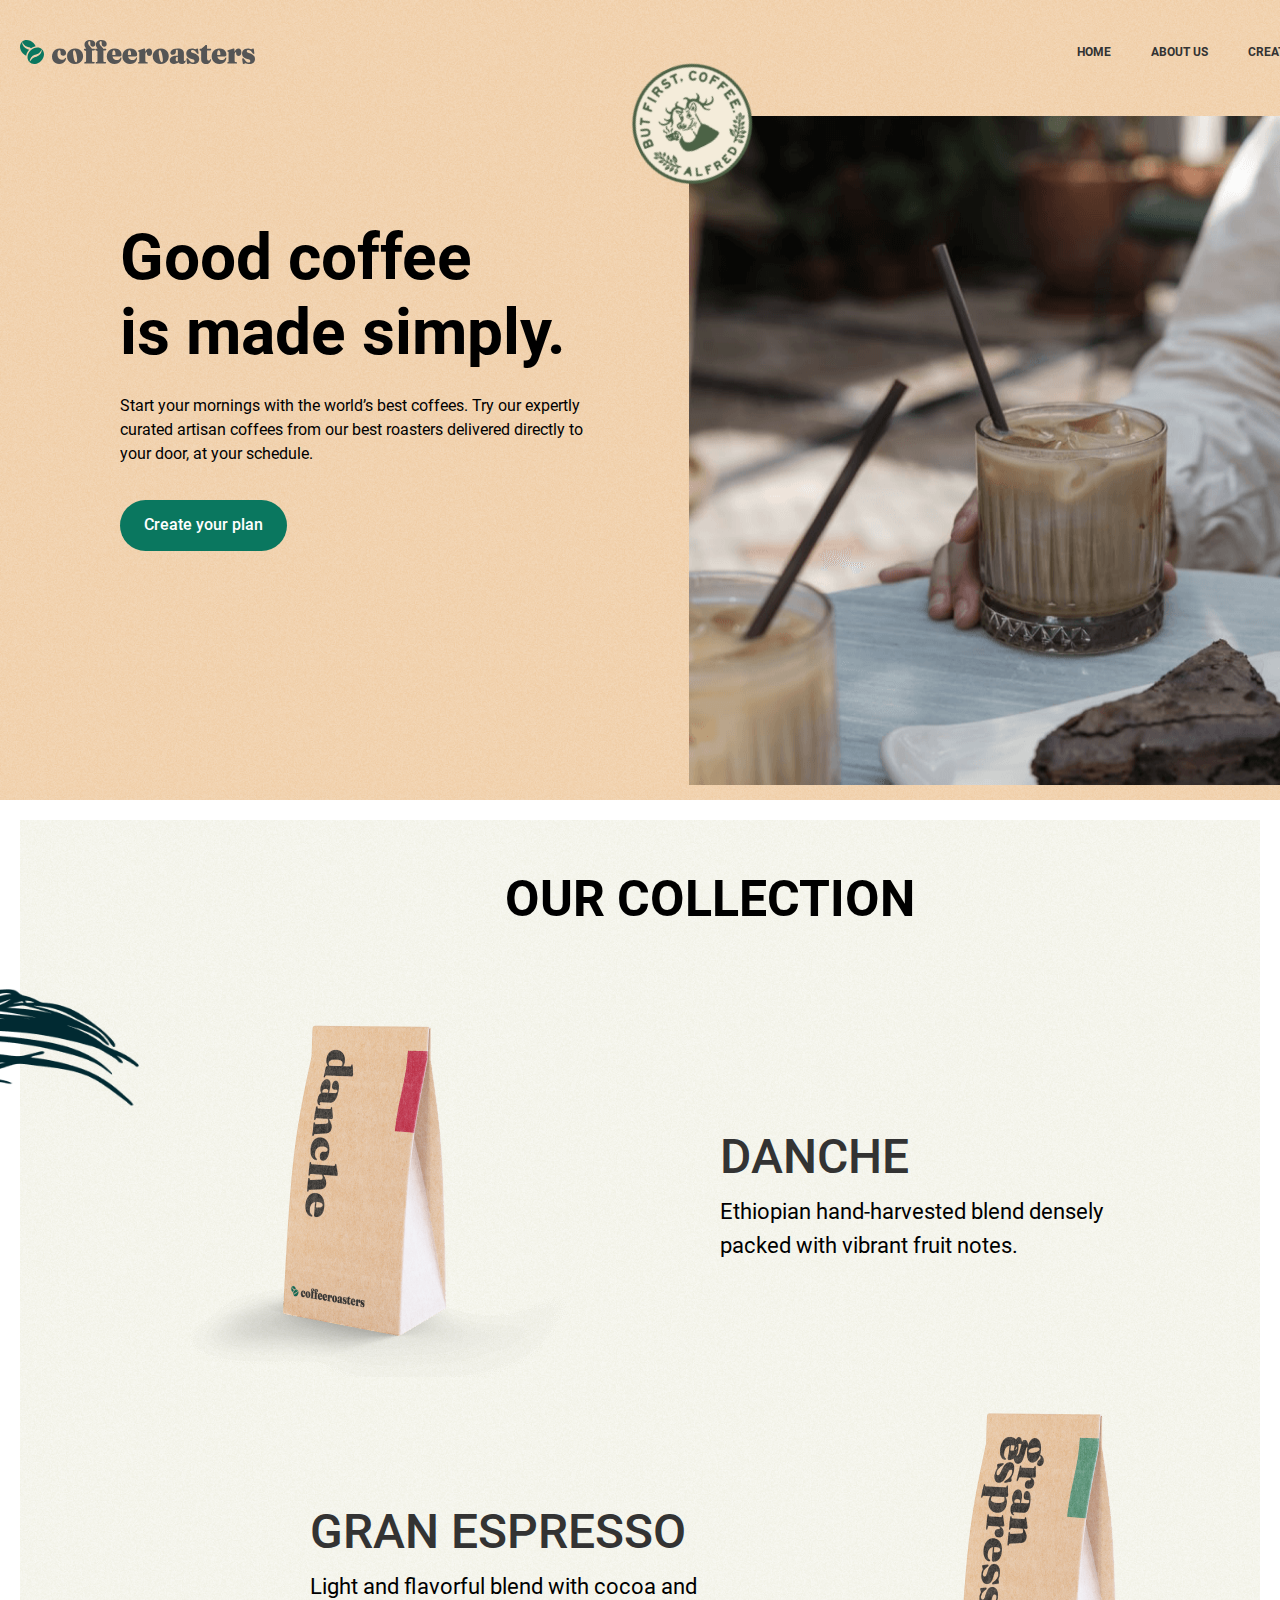
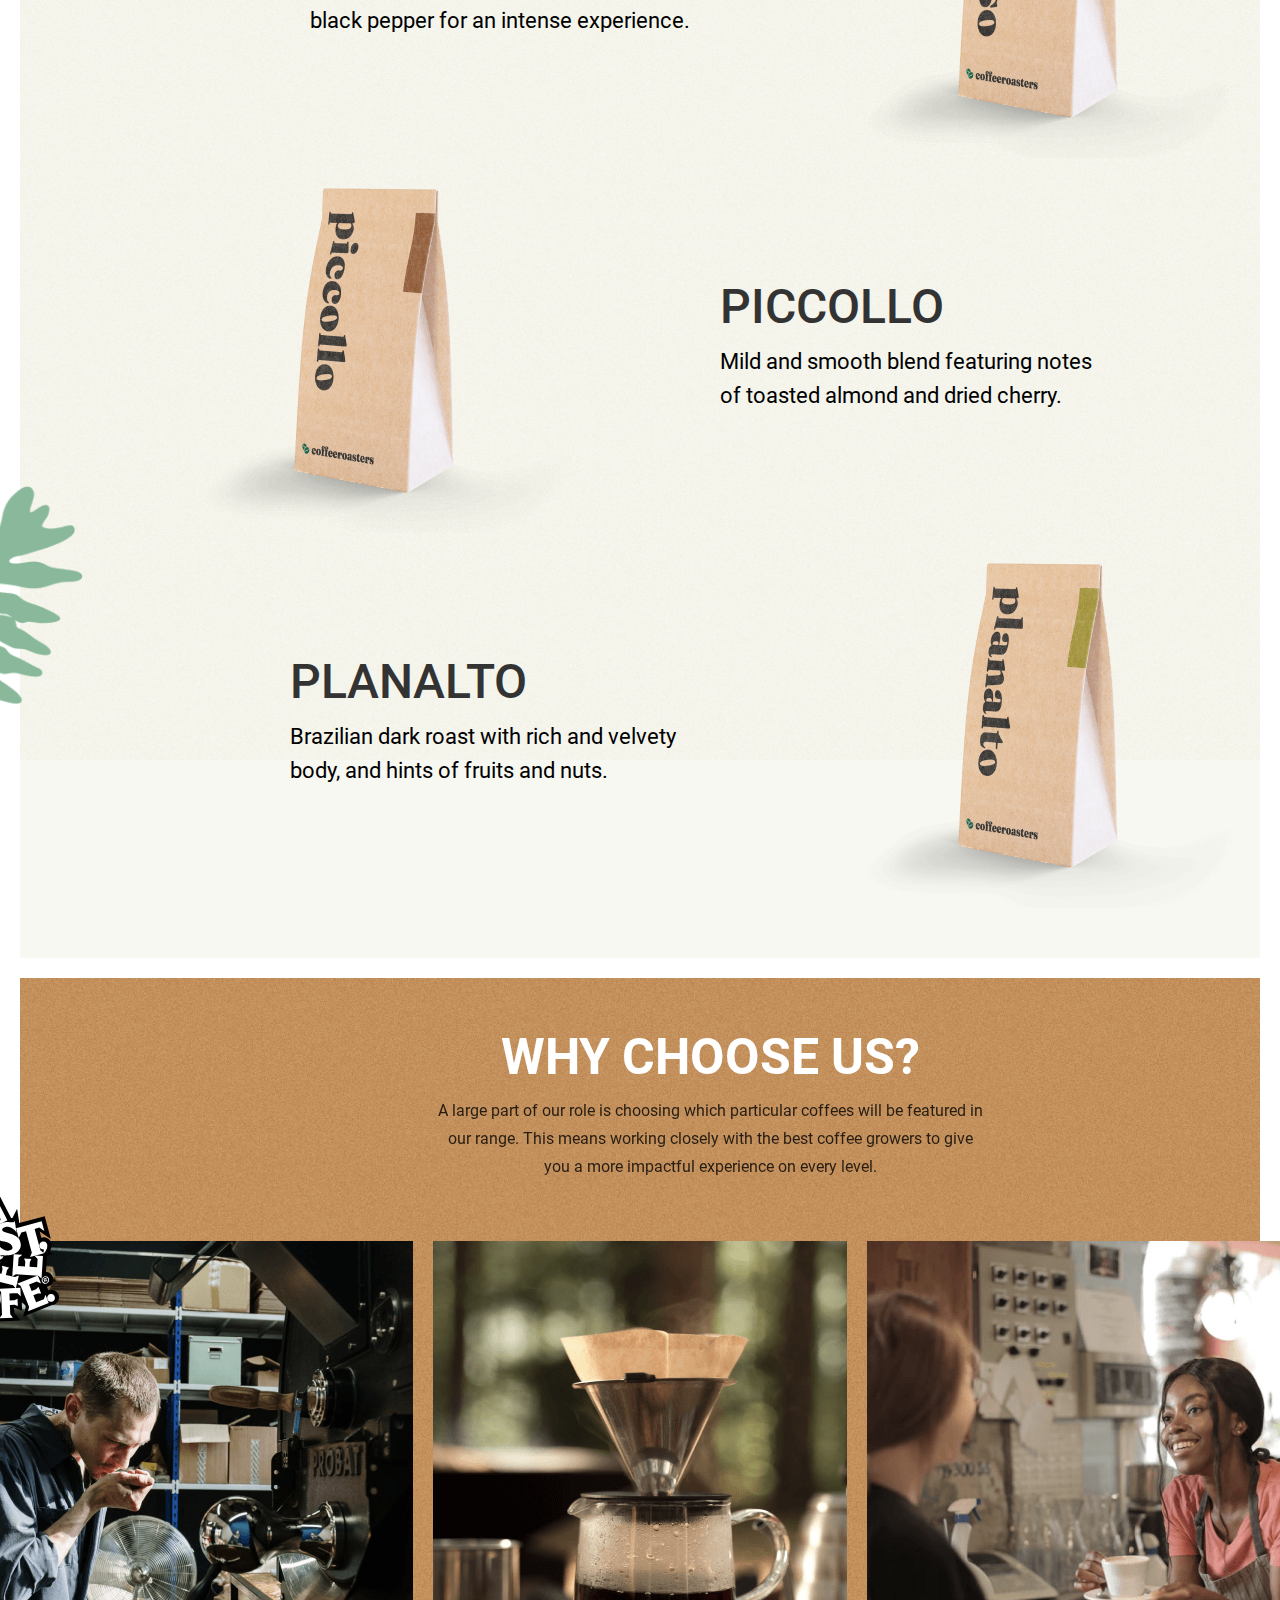
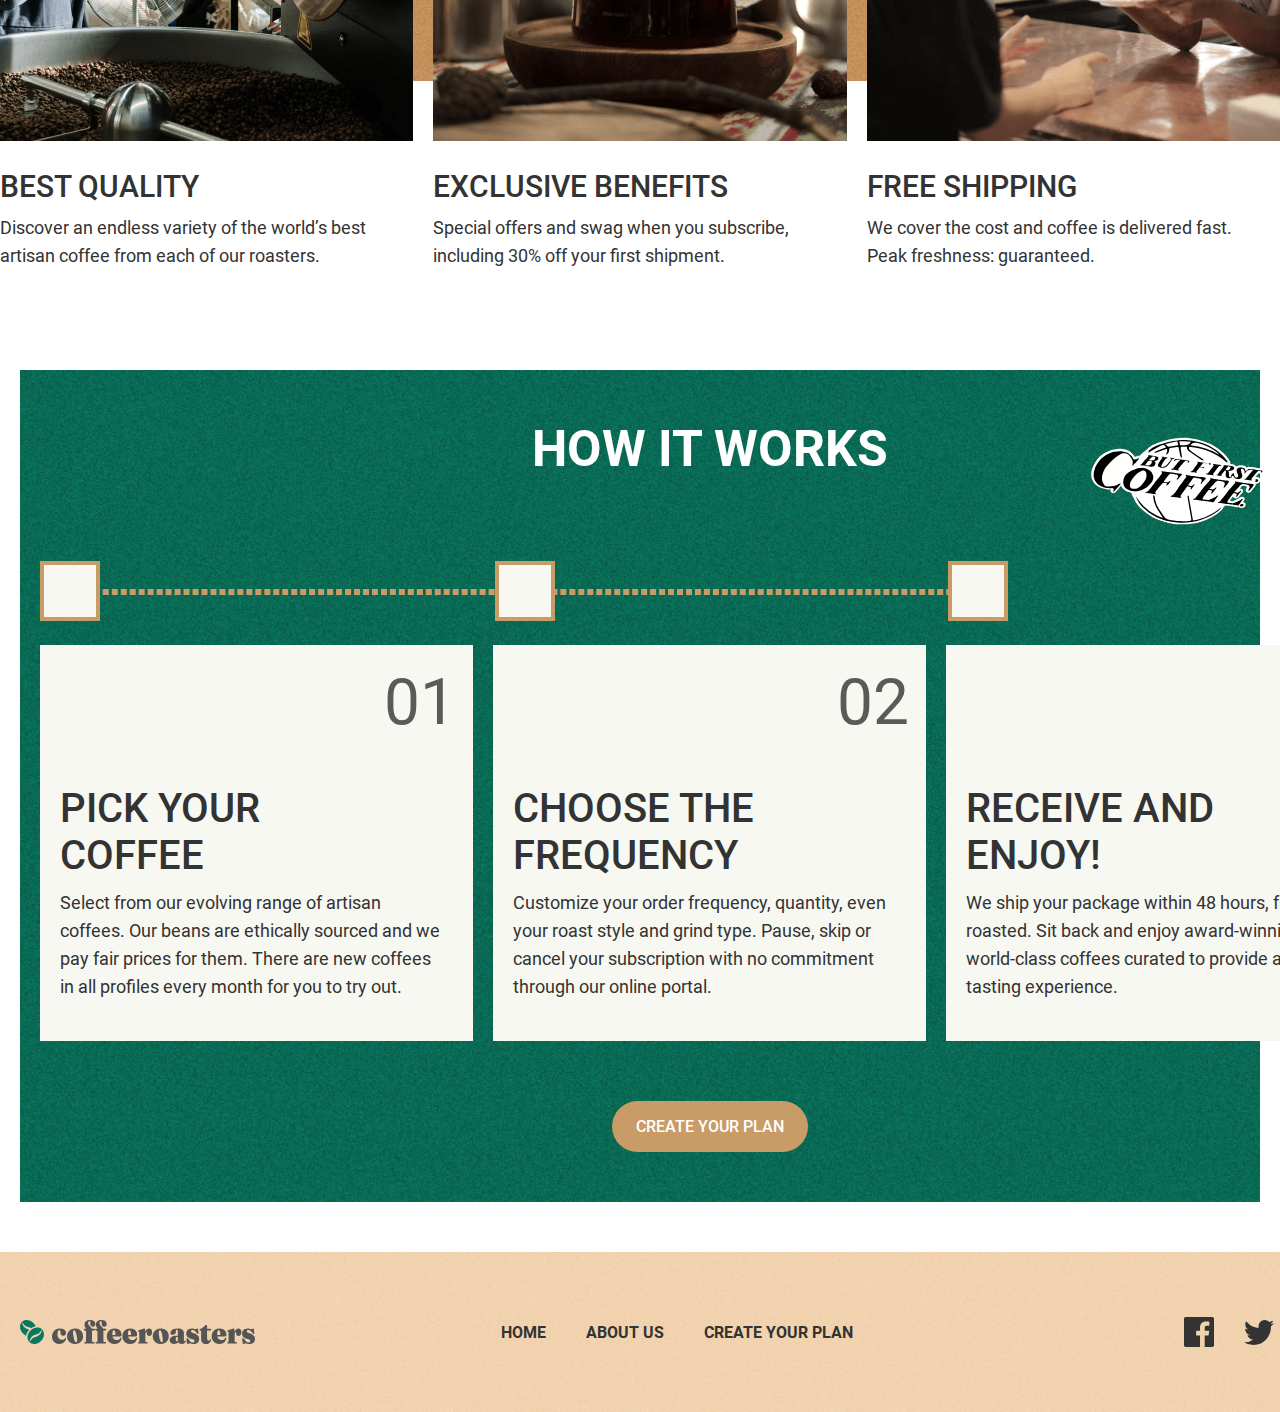
==== commit 4a758aed: "Add create.html" ====
--- a/index.html
+++ b/index.html
@@ -25,7 +25,7 @@
                         
                         <li class="header__item"><a  class="header__link" href="./index.html">HOME</a></li>
                         <li class="header__item"><a class="header__link" href="./about.html">ABOUT US</a></li>
-                        <li class="header__item"><a class="header__link" href="#">CREATE YOUR PLAN</a></li>
+                        <li class="header__item"><a class="header__link" href="./create.html">CREATE YOUR PLAN</a></li>
                         
                     </ol>
                     
@@ -355,8 +355,8 @@
                 
                 <ol class="footer__list">
                     
-                    <li class="footer__item"><a class="footer__link" href="#">HOME</a></li>
-                    <li class="footer__item"><a class="footer__link" href="#">ABOUT US</a></li>
+                    <li class="footer__item"><a class="footer__link" href="./index.html">HOME</a></li>
+                    <li class="footer__item"><a class="footer__link" href="./about.html">ABOUT US</a></li>
                     <li class="footer__item"><a class="footer__link" href="#">CREATE YOUR PLAN</a></li>
                     
                 </ol>
--- a/css/main.min.css
+++ b/css/main.min.css
@@ -1,2 +1,2 @@
-@font-face{font-family:'Roboto';font-style:normal;font-weight:400;src:local(""),url("../fonts/roboto-v29-latin-regular.woff2") format("woff2"),url("../fonts/roboto-v29-latin-regular.woff") format("woff")}@font-face{font-family:'Roboto';font-style:normal;font-weight:500;src:local(""),url("../fonts/roboto-v29-latin-500.woff2") format("woff2"),url("../fonts/roboto-v29-latin-500.woff") format("woff")}@font-face{font-family:'Roboto';font-style:normal;font-weight:700;src:local(""),url("../fonts/roboto-v29-latin-700.woff2") format("woff2"),url("../fonts/roboto-v29-latin-700.woff") format("woff")}/*! normalize.css v8.0.1 | MIT License | github.com/necolas/normalize.css */html{line-height:1.15;-webkit-text-size-adjust:100%}body{margin:0}main{display:block}h1{font-size:2em;margin:0.67em 0}hr{-webkit-box-sizing:content-box;box-sizing:content-box;height:0;overflow:visible}pre{font-family:monospace, monospace;font-size:1em}a{background-color:transparent}abbr[title]{border-bottom:none;text-decoration:underline;-webkit-text-decoration:underline dotted;text-decoration:underline dotted}b,strong{font-weight:bolder}code,kbd,samp{font-family:monospace, monospace;font-size:1em}small{font-size:80%}sub,sup{font-size:75%;line-height:0;position:relative;vertical-align:baseline}sub{bottom:-0.25em}sup{top:-0.5em}img{border-style:none}button,input,optgroup,select,textarea{font-family:inherit;font-size:100%;line-height:1.15;margin:0}button,input{overflow:visible}button,select{text-transform:none}button,[type="button"],[type="reset"],[type="submit"]{-webkit-appearance:button}button::-moz-focus-inner,[type="button"]::-moz-focus-inner,[type="reset"]::-moz-focus-inner,[type="submit"]::-moz-focus-inner{border-style:none;padding:0}button:-moz-focusring,[type="button"]:-moz-focusring,[type="reset"]:-moz-focusring,[type="submit"]:-moz-focusring{outline:1px dotted ButtonText}fieldset{padding:0.35em 0.75em 0.625em}legend{-webkit-box-sizing:border-box;box-sizing:border-box;color:inherit;display:table;max-width:100%;padding:0;white-space:normal}progress{vertical-align:baseline}textarea{overflow:auto}[type="checkbox"],[type="radio"]{-webkit-box-sizing:border-box;box-sizing:border-box;padding:0}[type="number"]::-webkit-inner-spin-button,[type="number"]::-webkit-outer-spin-button{height:auto}[type="search"]{-webkit-appearance:textfield;outline-offset:-2px}[type="search"]::-webkit-search-decoration{-webkit-appearance:none}::-webkit-file-upload-button{-webkit-appearance:button;font:inherit}details{display:block}summary{display:list-item}template{display:none}[hidden]{display:none}html{height:100%;scroll-behavior:smooth}*,*::before,*::after{-webkit-box-sizing:border-box;box-sizing:border-box}body{display:-webkit-box;display:-ms-flexbox;display:flex;-webkit-box-orient:vertical;-webkit-box-direction:normal;-ms-flex-direction:column;flex-direction:column;height:100%;margin:0;padding:0;font-family:"Roboto", "Aria", sans-serif;overflow-x:hidden}main{-webkit-box-flex:1;-ms-flex-positive:1;flex-grow:1}img{max-width:100%;height:auto;vertical-align:middle;-o-object-fit:cover;object-fit:cover}.visually-hidden{clip:rect(0 0 0 0);-webkit-clip-path:inset(50%);clip-path:inset(50%);height:1px;overflow:hidden;position:absolute;white-space:nowrap;width:1px}.container{width:1380px;margin:0 auto;padding:0 20px}.header{background-image:url("../img/back-img.png");background-repeat:no-repeat;background-size:cover;background-color:#F3D7B7;background-blend-mode:overlay;padding-top:40px;padding-bottom:40px}.header__inner{display:-webkit-box;display:-ms-flexbox;display:flex;-webkit-box-align:center;-ms-flex-align:center;align-items:center}.header__menu{margin-left:auto}.header__list{display:-webkit-box;display:-ms-flexbox;display:flex;-webkit-box-align:center;-ms-flex-align:center;align-items:center;margin:0;padding:0;list-style:none}.header__item{font-size:12px;font-weight:700;line-height:14.06px}.header__item ~ .header__item{margin-left:40px}.header__link{color:#333333;text-decoration:none}.hero{padding:116px 0 249px 0;background-image:url("../img/two-cups.png"),url("../img/back-img.png");background-repeat:no-repeat;background-size:contain , 100%;background-position:calc(50% + 404px) calc(50% - 1px),center center;background-color:#f3d7b7;background-blend-mode:normal, overlay;position:relative}.hero::before{position:absolute;top:-60px;left:calc(50% - 27px);z-index:10;display:block;width:160px;height:160px;background-image:url("../img/deer-logo.svg");background-size:contain;background-repeat:no-repeat;content:""}.hero__inner{width:564px;padding-left:100px}.hero__title{font-weight:700;font-size:64px;line-height:75px;margin-top:0;margin-bottom:24px}.hero__text{font-weight:400;font-size:16px;line-height:24px;margin-top:0;margin-bottom:34px}.hero__click{display:inline-block;font-size:16px;font-weight:500;line-height:18.75px;text-decoration:none;padding:16px 24px;color:#FFFFFF;background-color:#0A775F;border-radius:100px}.hero__logo{position:absolute;top:-82px;right:590px}.collection{margin-top:20px;margin-bottom:20px;padding:0 20px;background-color:#FFFFFF}.collection__inner{background-image:url("../img/collect-back.png");background-repeat:no-repeat;background-size:100%;background-color:#F8F8F2;background-blend-mode:overlay;margin:0 auto;padding:50px 0px;position:relative}.collection__inner::before{width:402px;height:300px;position:absolute;top:88px;right:calc(50% + 501px);display:block;background-image:url("../img/green.png");background-size:402px 300px;background-repeat:no-repeat;content:""}.collection__title{font-size:50px;font-weight:700;line-height:58.59px;text-align:center;margin-top:0;margin-bottom:80px}.collection__list{width:1114px;margin:0 auto;padding:0;list-style:none;position:relative}.collection__list::after{width:392px;height:477px;position:absolute;top:509px;left:calc(50% + 571px);background-image:url("../img/green2.png");background-size:392px 477px;background-repeat:no-repeat;content:""}.collection__item{display:-webkit-box;display:-ms-flexbox;display:flex;-webkit-box-align:center;-ms-flex-align:center;align-items:center}.collection__item:nth-child(2){-webkit-box-orient:horizontal;-webkit-box-direction:reverse;-ms-flex-direction:row-reverse;flex-direction:row-reverse}.collection__item:nth-child(4){-webkit-box-orient:horizontal;-webkit-box-direction:reverse;-ms-flex-direction:row-reverse;flex-direction:row-reverse}.collection__item--fourth{position:relative}.collection__item--fourth::before{width:316px;height:269px;position:absolute;top:-47px;right:calc(50% + 627px);background-image:url("../img/green3.png");background-size:316px 269px;background-repeat:no-repeat;content:""}.collection__img{width:450px;height:375px;margin-right:117px}.collection__img--right{margin-right:0;margin-left:117px}.collection__wrapper{width:453px}.collection__wrapper--second{width:390px}.collection__wrapper--fourth{width:410px}.collection__text{font-size:48px;font-weight:500;line-height:56px;text-transform:uppercase;color:#333333;margin-top:0;margin-bottom:10px}.collection__info{font-size:22px;font-weight:400;line-height:34px;margin:0}.choice{padding:0 20px 0 20px;margin-bottom:289px;position:relative}.choice__inner{height:703px;background-image:url("../img/choice-back.png");background-size:contain;background-color:#C99B67;background-blend-mode:overlay;padding-top:50px}.choice__wrapper{width:548px;margin:0 auto;margin-bottom:80px}.choice__title{font-size:50px;font-weight:700;line-height:59px;text-transform:uppercase;margin-top:0;margin-bottom:10px;text-align:center;color:#FFFFFF}.choice__text{font-size:16px;font-weight:400;line-height:28px;letter-spacing:0px;text-align:center;margin:0;opacity:80%}.choice__list{display:-webkit-box;display:-ms-flexbox;display:flex;-webkit-box-align:center;-ms-flex-align:center;align-items:center;-webkit-box-pack:center;-ms-flex-pack:center;justify-content:center;list-style:none;margin:0;padding:0;position:absolute;bottom:-189px;left:0;right:0;z-index:2}.choice__item:nth-child(2){margin:0 20px}.choice__list::before{position:absolute;top:-50px;right:calc(50% + 581px);z-index:3;width:140px;height:144px;background-image:url("../img/choice.svg");background-repeat:no-repeat;background-size:140px 144px;content:""}.choice__img{width:433px;height:500px;margin-bottom:28px}.choice__pack{width:377px}.choice__quality{font-size:30px;font-weight:500;line-height:35px;text-transform:uppercase;margin-top:0;margin-bottom:10px;color:#333333}.choice__benefit{font-size:18px;font-weight:400;line-height:28px;margin:0;color:#333333}.works{padding:0 20px 0 20px;margin-bottom:50px;position:relative}.works::before{width:192px;height:129px;position:absolute;top:44px;left:calc(50% + 438px);z-index:2;background-image:url("../img/ball.svg");background-repeat:no-repeat;background-size:192px 129px;content:""}.works__inner{background-image:url("../img/choice-back.png");background-repeat:no-repeat;background-size:cover;background-color:#0A775F;background-blend-mode:overlay;padding-top:50px;padding-bottom:50px}.works__title{font-size:50px;font-weight:700;line-height:59px;text-transform:uppercase;text-align:center;margin-top:0;margin-bottom:110px;color:#FFFFFF}.works__level{width:966px;height:3px;margin-bottom:50px;border-style:dashed;border-color:#C99B67;position:relative;z-index:1}.works__square{width:60px;height:60px;position:absolute;top:-31px;left:-3px;background:#F8F8F2;border:4px solid #C99B67;-webkit-box-sizing:border-box;box-sizing:border-box}.works__square--second{position:absolute;top:-31px;left:452px}.works__square--third{position:absolute;top:-31px;left:905px}.works__list{display:-webkit-box;display:-ms-flexbox;display:flex;list-style:none;margin:0;padding:0;margin-bottom:60px}.works__item{width:433px;padding:20px 20px 40px 20px;background-color:#F8F8F2}.works__item:nth-child(2){margin:0 20px}.works__number{display:block;width:69px;height:75px;font-size:64px;font-weight:400;line-height:75px;margin-left:auto;margin-bottom:45px;color:#333333;opacity:0.8}.works__wrapper{width:385px}.works__cover{width:248px}.works__text{font-size:40px;font-weight:500;line-height:47px;text-transform:uppercase;margin-top:0;margin-bottom:10px;color:#333333}.works__info{font-size:18px;font-weight:400;line-height:28px;margin:0;color:#333333}.works__recover{text-align:center}.works__link{display:inline-block;font-size:16px;font-weight:500;line-height:19px;text-transform:uppercase;text-decoration:none;text-align:center;padding:16px 24px;color:#FFFFFF;background:#C99B67;border-radius:100px}.footer{background-image:url("../img/back-img.png");background-repeat:no-repeat;background-size:cover;background-color:#F3D7B7;background-blend-mode:overlay;padding:65px 0}.footer__inner{display:-webkit-box;display:-ms-flexbox;display:flex;-webkit-box-align:center;-ms-flex-align:center;align-items:center}.footer__logo{margin-right:246px}.footer__list{display:-webkit-box;display:-ms-flexbox;display:flex;-webkit-box-align:center;-ms-flex-align:center;align-items:center;margin:0;padding:0;list-style:none}.footer__item{margin-right:40px}.footer__item:nth-child(3){margin-right:331px}.footer__link{font-size:16px;font-weight:700;line-height:19px;text-transform:uppercase;text-decoration:none;color:#333333}.footer__search{display:-webkit-box;display:-ms-flexbox;display:flex;-webkit-box-align:center;-ms-flex-align:center;align-items:center;margin:0;padding:0;list-style:none}.footer__social{margin-right:30px}.footer__social:nth-child(3){margin-right:0}.footer__pic{width:30px;height:30px}.footer__twitter{width:30px;height:25px}.about-header{background-image:url("../../img/back-img.png");background-repeat:no-repeat;background-size:cover;background-color:#F3D7B7;background-blend-mode:overlay;padding-top:40px;padding-bottom:40px}.about-header__inner{display:-webkit-box;display:-ms-flexbox;display:flex;-webkit-box-align:center;-ms-flex-align:center;align-items:center}.about-header__menu{margin-left:auto}.about-header__list{display:-webkit-box;display:-ms-flexbox;display:flex;-webkit-box-align:center;-ms-flex-align:center;align-items:center;margin:0;padding:0;list-style:none}.about-header__item{font-size:12px;font-weight:700;line-height:14.06px}.about-header__item ~ .about-header__item{margin-left:40px}.about-header__link{color:#333333;text-decoration:none}.about-hero{padding:116px 0 261px 0;background-image:url("../img/coffee-grinder.png"),url("../img/back-img.png");background-repeat:no-repeat;background-size:contain , 100%;background-position:calc(50% + 404px) calc(50% - 1px),center center;background-color:#f3d7b7;background-blend-mode:normal, overlay;position:relative}.about-hero::before{position:absolute;top:-60px;left:calc(50% - 27px);z-index:10;display:block;width:160px;height:160px;background-image:url("../img/deer-logo.svg");background-size:contain;background-repeat:no-repeat;content:""}.about-hero__inner{width:472px;padding-left:100px}.about-hero__title{font-weight:700;font-size:64px;line-height:75px;margin-top:0;margin-bottom:24px}.about-hero__text{font-weight:400;font-size:16px;line-height:24px;margin-top:0}.commitment{margin-top:20px;margin-bottom:160px;padding:0 20px}.commitment__inner{background-image:url("../img/collect-back.png");background-repeat:no-repeat;background-size:100%;background-color:#F8F8F2;background-blend-mode:overlay;margin:0 auto;padding:160px 64px 216px 165px;position:relative;z-index:1}.commitment__inner::before{width:402px;height:300px;position:absolute;top:88px;right:calc(50% + 501px);z-index:-1;display:block;background-image:url("../img/green.png");background-size:402px 300px;background-repeat:no-repeat;content:""}.commitment__wrapper{display:-webkit-box;display:-ms-flexbox;display:flex;-webkit-box-align:center;-ms-flex-align:center;align-items:center}.commitment__img{width:360px;height:364px;margin-right:185px}.commitment__cover{width:626px}.commitment__title{font-size:48px;font-weight:700;line-height:56px;margin-top:0;margin-bottom:24px}.commitment__text{font-size:18px;font-weight:400;line-height:30px;color:#333333;margin:0}.quality{margin-bottom:20px;padding:0 20px;position:relative}.quality__inner{padding-top:100px;padding-left:143px;padding-bottom:118px;background-image:url("../img/choice-back.png");background-size:contain;background-color:#C99B67;background-blend-mode:overlay}.quality__wrapper{width:639px}.quality__title{font-size:50px;font-weight:700;line-height:59px;margin-top:0;margin-bottom:24px;text-transform:uppercase;color:#FFFFFF}.quality__text{font-size:18px;font-weight:400;line-height:30px;color:#FFFFFF;margin:0;opacity:0.8}.quality__img{width:550px;height:500px;position:absolute;top:-82px;left:calc(50% + 100px)}.headquaters{margin-bottom:50px;padding:0 20px}.headquaters__inner{background-image:url("../img/choice-back.png");background-repeat:no-repeat;background-size:cover;background-color:#0A775F;background-blend-mode:overlay;padding-top:50px;padding-bottom:100px}.headquaters__title{font-size:50px;font-weight:700;line-height:59px;text-transform:uppercase;text-align:center;color:#FFFFFF;margin-top:0;margin-bottom:80px}.headquaters__list{display:-webkit-box;display:-ms-flexbox;display:flex;margin:0;padding:0;list-style:none}.headquaters__item{width:433px;padding:140px 0 40px 20px;background-color:#F8F8F2;position:relative}.headquaters__item--second{margin:0 20px}.headquaters__item::after{width:120px;height:143px;position:absolute;top:41px;left:256px;z-index:2;background-image:url("../img/map-first.svg");background-repeat:no-repeat;content:""}.headquaters__item--second::after{width:120px;height:120px;position:absolute;top:41px;left:256px;z-index:2;background-image:url("../img/map-second.svg");background-repeat:no-repeat;content:""}.headquaters__item--third::after{width:120px;height:107px;position:absolute;top:41px;left:256px;z-index:2;background-image:url("../img/map-third.svg");background-repeat:no-repeat;content:""}.headquaters__cover{width:141px}.headquaters__cover--second{width:178px}.headquaters__cover--third{width:159px}.headquaters__wrapper{width:231px}.headquaters__text{font-size:40px;font-weight:500;line-height:47px;color:#333333;margin-top:0;margin-bottom:10px}.headquares__address{font-style:normal;font-size:18px;font-weight:400;line-height:28px;color:#333333}.headquaters__tel{font-size:18px;font-weight:400;line-height:28px;color:#333333;text-decoration:none}.footer{background-image:url("../img/back-img.png");background-repeat:no-repeat;background-size:cover;background-color:#F3D7B7;background-blend-mode:overlay;padding:65px 0}.footer__inner{display:-webkit-box;display:-ms-flexbox;display:flex;-webkit-box-align:center;-ms-flex-align:center;align-items:center}.footer__logo{margin-right:246px}.footer__list{display:-webkit-box;display:-ms-flexbox;display:flex;-webkit-box-align:center;-ms-flex-align:center;align-items:center;margin:0;padding:0;list-style:none}.footer__item{margin-right:40px}.footer__item:nth-child(3){margin-right:331px}.footer__link{font-size:16px;font-weight:700;line-height:19px;text-transform:uppercase;text-decoration:none;color:#333333}.footer__search{display:-webkit-box;display:-ms-flexbox;display:flex;-webkit-box-align:center;-ms-flex-align:center;align-items:center;margin:0;padding:0;list-style:none}.footer__social{margin-right:30px}.footer__social:nth-child(3){margin-right:0}.footer__pic{width:30px;height:30px}.footer__twitter{width:30px;height:25px}
+@font-face{font-family:'Roboto';font-style:normal;font-weight:400;src:local(""),url("../fonts/roboto-v29-latin-regular.woff2") format("woff2"),url("../fonts/roboto-v29-latin-regular.woff") format("woff")}@font-face{font-family:'Roboto';font-style:normal;font-weight:500;src:local(""),url("../fonts/roboto-v29-latin-500.woff2") format("woff2"),url("../fonts/roboto-v29-latin-500.woff") format("woff")}@font-face{font-family:'Roboto';font-style:normal;font-weight:700;src:local(""),url("../fonts/roboto-v29-latin-700.woff2") format("woff2"),url("../fonts/roboto-v29-latin-700.woff") format("woff")}/*! normalize.css v8.0.1 | MIT License | github.com/necolas/normalize.css */html{line-height:1.15;-webkit-text-size-adjust:100%}body{margin:0}main{display:block}h1{font-size:2em;margin:0.67em 0}hr{-webkit-box-sizing:content-box;box-sizing:content-box;height:0;overflow:visible}pre{font-family:monospace, monospace;font-size:1em}a{background-color:transparent}abbr[title]{border-bottom:none;text-decoration:underline;-webkit-text-decoration:underline dotted;text-decoration:underline dotted}b,strong{font-weight:bolder}code,kbd,samp{font-family:monospace, monospace;font-size:1em}small{font-size:80%}sub,sup{font-size:75%;line-height:0;position:relative;vertical-align:baseline}sub{bottom:-0.25em}sup{top:-0.5em}img{border-style:none}button,input,optgroup,select,textarea{font-family:inherit;font-size:100%;line-height:1.15;margin:0}button,input{overflow:visible}button,select{text-transform:none}button,[type="button"],[type="reset"],[type="submit"]{-webkit-appearance:button}button::-moz-focus-inner,[type="button"]::-moz-focus-inner,[type="reset"]::-moz-focus-inner,[type="submit"]::-moz-focus-inner{border-style:none;padding:0}button:-moz-focusring,[type="button"]:-moz-focusring,[type="reset"]:-moz-focusring,[type="submit"]:-moz-focusring{outline:1px dotted ButtonText}fieldset{padding:0.35em 0.75em 0.625em}legend{-webkit-box-sizing:border-box;box-sizing:border-box;color:inherit;display:table;max-width:100%;padding:0;white-space:normal}progress{vertical-align:baseline}textarea{overflow:auto}[type="checkbox"],[type="radio"]{-webkit-box-sizing:border-box;box-sizing:border-box;padding:0}[type="number"]::-webkit-inner-spin-button,[type="number"]::-webkit-outer-spin-button{height:auto}[type="search"]{-webkit-appearance:textfield;outline-offset:-2px}[type="search"]::-webkit-search-decoration{-webkit-appearance:none}::-webkit-file-upload-button{-webkit-appearance:button;font:inherit}details{display:block}summary{display:list-item}template{display:none}[hidden]{display:none}html{height:100%;scroll-behavior:smooth}*,*::before,*::after{-webkit-box-sizing:border-box;box-sizing:border-box}body{display:-webkit-box;display:-ms-flexbox;display:flex;-webkit-box-orient:vertical;-webkit-box-direction:normal;-ms-flex-direction:column;flex-direction:column;height:100%;margin:0;padding:0;font-family:"Roboto", "Aria", sans-serif;overflow-x:hidden}main{-webkit-box-flex:1;-ms-flex-positive:1;flex-grow:1}img{max-width:100%;height:auto;vertical-align:middle;-o-object-fit:cover;object-fit:cover}.visually-hidden{clip:rect(0 0 0 0);-webkit-clip-path:inset(50%);clip-path:inset(50%);height:1px;overflow:hidden;position:absolute;white-space:nowrap;width:1px}.container{width:1380px;margin:0 auto;padding:0 20px}.header{background-image:url("../img/back-img.png");background-repeat:no-repeat;background-size:cover;background-color:#F3D7B7;background-blend-mode:overlay;padding-top:40px;padding-bottom:40px}.header__inner{display:-webkit-box;display:-ms-flexbox;display:flex;-webkit-box-align:center;-ms-flex-align:center;align-items:center}.header__menu{margin-left:auto}.header__list{display:-webkit-box;display:-ms-flexbox;display:flex;-webkit-box-align:center;-ms-flex-align:center;align-items:center;margin:0;padding:0;list-style:none}.header__item{font-size:12px;font-weight:700;line-height:14.06px}.header__item ~ .header__item{margin-left:40px}.header__link{color:#333333;text-decoration:none}@media only screen and (-webkit-min-device-pixel-ratio: 2), only screen and (min--moz-device-pixel-ratio: 2), only screen and (min-device-pixel-ratio: 2), only screen and (min-resolution: 192dpi), only screen and (min-resolution: 2dppx){.header{background-image:url("../img/back-img@2x.png")}}.hero{padding:116px 0 249px 0;background-image:url("../img/two-cups.png"),url("../img/back-img.png");background-repeat:no-repeat;background-size:710px 669px , 100%;background-position:calc(50% + 404px) calc(50% - 1px),center center;background-color:#f3d7b7;background-blend-mode:normal, overlay;position:relative}.hero::before{position:absolute;top:-60px;left:calc(50% - 27px);z-index:10;display:block;width:160px;height:160px;background-image:url("../img/deer-logo.svg");background-size:contain;background-repeat:no-repeat;content:""}.hero__inner{width:564px;padding-left:100px}.hero__title{font-weight:700;font-size:64px;line-height:75px;margin-top:0;margin-bottom:24px}.hero__text{font-weight:400;font-size:16px;line-height:24px;margin-top:0;margin-bottom:34px}.hero__click{display:inline-block;font-size:16px;font-weight:500;line-height:18.75px;text-decoration:none;padding:16px 24px;color:#FFFFFF;background-color:#0A775F;border-radius:100px}.hero__logo{position:absolute;top:-82px;right:590px}@media only screen and (-webkit-min-device-pixel-ratio: 2), only screen and (min--moz-device-pixel-ratio: 2), only screen and (min-device-pixel-ratio: 2), only screen and (min-resolution: 192dpi), only screen and (min-resolution: 2dppx){.hero{background-image:url("../../img/two-cups@2x.png"),url("../img/back-img@2x.png")}}.collection{margin-top:20px;margin-bottom:20px;padding:0 20px;background-color:#FFFFFF}.collection__inner{background-image:url("../img/collect-back.png");background-repeat:no-repeat;background-size:100%;background-color:#F8F8F2;background-blend-mode:overlay;margin:0 auto;padding:50px 0px;position:relative}.collection__inner::before{width:402px;height:300px;position:absolute;top:88px;right:calc(50% + 501px);display:block;background-image:url("../img/green.png");background-size:402px 300px;background-repeat:no-repeat;content:""}.collection__title{font-size:50px;font-weight:700;line-height:58.59px;text-align:center;margin-top:0;margin-bottom:80px}.collection__list{width:1114px;margin:0 auto;padding:0;list-style:none;position:relative}.collection__list::after{width:392px;height:477px;position:absolute;top:509px;left:calc(50% + 571px);background-image:url("../img/green2.png");background-size:392px 477px;background-repeat:no-repeat;content:""}.collection__item{display:-webkit-box;display:-ms-flexbox;display:flex;-webkit-box-align:center;-ms-flex-align:center;align-items:center}.collection__item:nth-child(2){-webkit-box-orient:horizontal;-webkit-box-direction:reverse;-ms-flex-direction:row-reverse;flex-direction:row-reverse}.collection__item:nth-child(4){-webkit-box-orient:horizontal;-webkit-box-direction:reverse;-ms-flex-direction:row-reverse;flex-direction:row-reverse}.collection__item--fourth{position:relative}.collection__item--fourth::before{width:316px;height:269px;position:absolute;top:-47px;right:calc(50% + 627px);background-image:url("../img/green3.png");background-size:316px 269px;background-repeat:no-repeat;content:""}.collection__img{width:450px;height:375px;margin-right:117px}.collection__img--right{margin-right:0;margin-left:117px}.collection__wrapper{width:453px}.collection__wrapper--second{width:390px}.collection__wrapper--fourth{width:410px}.collection__text{font-size:48px;font-weight:500;line-height:56px;text-transform:uppercase;color:#333333;margin-top:0;margin-bottom:10px}.collection__info{font-size:22px;font-weight:400;line-height:34px;margin:0}@media only screen and (-webkit-min-device-pixel-ratio: 2), only screen and (min--moz-device-pixel-ratio: 2), only screen and (min-device-pixel-ratio: 2), only screen and (min-resolution: 192dpi), only screen and (min-resolution: 2dppx){.collection__inner::before{background-image:url("../img/green@2x.png")}.collection__list::after{background-image:url("../img/green2@2x.png")}.collection__item--fourth::before{background-image:url("../img/green3@2x.png")}}.choice{padding:0 20px 0 20px;margin-bottom:289px;position:relative}.choice__inner{height:703px;background-image:url("../img/choice-back.png");background-size:contain;background-color:#C99B67;background-blend-mode:overlay;padding-top:50px}.choice__wrapper{width:548px;margin:0 auto;margin-bottom:80px}.choice__title{font-size:50px;font-weight:700;line-height:59px;text-transform:uppercase;margin-top:0;margin-bottom:10px;text-align:center;color:#FFFFFF}.choice__text{font-size:16px;font-weight:400;line-height:28px;letter-spacing:0px;text-align:center;margin:0;opacity:80%}.choice__list{display:-webkit-box;display:-ms-flexbox;display:flex;-webkit-box-align:center;-ms-flex-align:center;align-items:center;-webkit-box-pack:center;-ms-flex-pack:center;justify-content:center;list-style:none;margin:0;padding:0;position:absolute;bottom:-189px;left:0;right:0;z-index:2}.choice__item:nth-child(2){margin:0 20px}.choice__list::before{position:absolute;top:-50px;right:calc(50% + 581px);z-index:3;width:140px;height:144px;background-image:url("../img/choice.svg");background-repeat:no-repeat;background-size:140px 144px;content:""}.choice__img{width:433px;height:500px;margin-bottom:28px}.choice__pack{width:377px}.choice__quality{font-size:30px;font-weight:500;line-height:35px;text-transform:uppercase;margin-top:0;margin-bottom:10px;color:#333333}.choice__benefit{font-size:18px;font-weight:400;line-height:28px;margin:0;color:#333333}@media only screen and (-webkit-min-device-pixel-ratio: 2), only screen and (min--moz-device-pixel-ratio: 2), only screen and (min-device-pixel-ratio: 2), only screen and (min-resolution: 192dpi), only screen and (min-resolution: 2dppx){.choice__inner{background-image:url("../../img/choice-back@2x.png")}}.works{padding:0 20px 0 20px;margin-bottom:50px;position:relative}.works::before{width:192px;height:129px;position:absolute;top:44px;left:calc(50% + 438px);z-index:2;background-image:url("../img/ball.svg");background-repeat:no-repeat;background-size:192px 129px;content:""}.works__inner{background-image:url("../img/choice-back.png");background-repeat:no-repeat;background-size:cover;background-color:#0A775F;background-blend-mode:overlay;padding-top:50px;padding-bottom:50px}.works__title{font-size:50px;font-weight:700;line-height:59px;text-transform:uppercase;text-align:center;margin-top:0;margin-bottom:110px;color:#FFFFFF}.works__level{width:966px;height:3px;margin-bottom:50px;border-style:dashed;border-color:#C99B67;position:relative;z-index:1}.works__square{width:60px;height:60px;position:absolute;top:-31px;left:-3px;background:#F8F8F2;border:4px solid #C99B67;-webkit-box-sizing:border-box;box-sizing:border-box}.works__square--second{position:absolute;top:-31px;left:452px}.works__square--third{position:absolute;top:-31px;left:905px}.works__list{display:-webkit-box;display:-ms-flexbox;display:flex;list-style:none;margin:0;padding:0;margin-bottom:60px}.works__item{width:433px;padding:20px 20px 40px 20px;background-color:#F8F8F2}.works__item:nth-child(2){margin:0 20px}.works__number{display:block;width:69px;height:75px;font-size:64px;font-weight:400;line-height:75px;margin-left:auto;margin-bottom:45px;color:#333333;opacity:0.8}.works__wrapper{width:385px}.works__cover{width:248px}.works__text{font-size:40px;font-weight:500;line-height:47px;text-transform:uppercase;margin-top:0;margin-bottom:10px;color:#333333}.works__info{font-size:18px;font-weight:400;line-height:28px;margin:0;color:#333333}.works__recover{text-align:center}.works__link{display:inline-block;font-size:16px;font-weight:500;line-height:19px;text-transform:uppercase;text-decoration:none;text-align:center;padding:16px 24px;color:#FFFFFF;background:#C99B67;border-radius:100px}@media only screen and (-webkit-min-device-pixel-ratio: 2), only screen and (min--moz-device-pixel-ratio: 2), only screen and (min-device-pixel-ratio: 2), only screen and (min-resolution: 192dpi), only screen and (min-resolution: 2dppx){.works__inner{background-image:url("../../img/choice-back@2x.png")}}.footer{background-image:url("../img/back-img.png");background-repeat:no-repeat;background-size:cover;background-color:#F3D7B7;background-blend-mode:overlay;padding:65px 0}.footer__inner{display:-webkit-box;display:-ms-flexbox;display:flex;-webkit-box-align:center;-ms-flex-align:center;align-items:center}.footer__logo{margin-right:246px}.footer__list{display:-webkit-box;display:-ms-flexbox;display:flex;-webkit-box-align:center;-ms-flex-align:center;align-items:center;margin:0;padding:0;list-style:none}.footer__item{margin-right:40px}.footer__item:nth-child(3){margin-right:331px}.footer__link{font-size:16px;font-weight:700;line-height:19px;text-transform:uppercase;text-decoration:none;color:#333333}.footer__search{display:-webkit-box;display:-ms-flexbox;display:flex;-webkit-box-align:center;-ms-flex-align:center;align-items:center;margin:0;padding:0;list-style:none}.footer__social{margin-right:30px}.footer__social:nth-child(3){margin-right:0}.footer__pic{width:30px;height:30px}.footer__twitter{width:30px;height:25px}@media only screen and (-webkit-min-device-pixel-ratio: 2), only screen and (min--moz-device-pixel-ratio: 2), only screen and (min-device-pixel-ratio: 2), only screen and (min-resolution: 192dpi), only screen and (min-resolution: 2dppx){.footer{background-image:url("../img/back-img@2x.png")}}.about-header{background-image:url("../../img/back-img.png");background-repeat:no-repeat;background-size:cover;background-color:#F3D7B7;background-blend-mode:overlay;padding-top:40px;padding-bottom:40px}.about-header__inner{display:-webkit-box;display:-ms-flexbox;display:flex;-webkit-box-align:center;-ms-flex-align:center;align-items:center}.about-header__menu{margin-left:auto}.about-header__list{display:-webkit-box;display:-ms-flexbox;display:flex;-webkit-box-align:center;-ms-flex-align:center;align-items:center;margin:0;padding:0;list-style:none}.about-header__item{font-size:12px;font-weight:700;line-height:14.06px}.about-header__item ~ .about-header__item{margin-left:40px}.about-header__link{color:#333333;text-decoration:none}@media only screen and (-webkit-min-device-pixel-ratio: 2), only screen and (min--moz-device-pixel-ratio: 2), only screen and (min-device-pixel-ratio: 2), only screen and (min-resolution: 192dpi), only screen and (min-resolution: 2dppx){.about-header{background-image:url("../img/back-img@2x.png")}}.about-hero{padding:116px 0 261px 0;background-image:url("../img/coffee-grinder.png"),url("../img/back-img.png");background-repeat:no-repeat;background-size:contain , 100%;background-position:calc(50% + 404px) calc(50% - 1px),center center;background-color:#f3d7b7;background-blend-mode:normal, overlay;position:relative}.about-hero::before{position:absolute;top:-60px;left:calc(50% - 27px);z-index:10;display:block;width:160px;height:160px;background-image:url("../img/deer-logo.svg");background-size:contain;background-repeat:no-repeat;content:""}.about-hero__inner{width:472px;padding-left:100px}.about-hero__title{font-weight:700;font-size:64px;line-height:75px;margin-top:0;margin-bottom:24px}.about-hero__text{font-weight:400;font-size:16px;line-height:24px;margin-top:0}@media only screen and (-webkit-min-device-pixel-ratio: 2), only screen and (min--moz-device-pixel-ratio: 2), only screen and (min-device-pixel-ratio: 2), only screen and (min-resolution: 192dpi), only screen and (min-resolution: 2dppx){.about-hero{background-image:url("../img/coffee-grinder@2x.png"),url("../../img/back-img@2x.png")}}.commitment{margin-top:20px;margin-bottom:160px;padding:0 20px}.commitment__inner{background-image:url("../img/collect-back.png");background-repeat:no-repeat;background-size:100%;background-color:#F8F8F2;background-blend-mode:overlay;margin:0 auto;padding:160px 64px 216px 165px;position:relative;z-index:1}.commitment__inner::before{width:402px;height:300px;position:absolute;top:88px;right:calc(50% + 501px);z-index:-1;display:block;background-image:url("../img/green.png");background-size:402px 300px;background-repeat:no-repeat;content:""}.commitment__wrapper{display:-webkit-box;display:-ms-flexbox;display:flex;-webkit-box-align:center;-ms-flex-align:center;align-items:center}.commitment__img{width:360px;height:364px;margin-right:185px}.commitment__cover{width:626px}.commitment__title{font-size:48px;font-weight:700;line-height:56px;margin-top:0;margin-bottom:24px}.commitment__text{font-size:18px;font-weight:400;line-height:30px;color:#333333;margin:0}@media only screen and (-webkit-min-device-pixel-ratio: 2), only screen and (min--moz-device-pixel-ratio: 2), only screen and (min-device-pixel-ratio: 2), only screen and (min-resolution: 192dpi), only screen and (min-resolution: 2dppx){.commitment__inner::before{background-image:url("../img/green@2x.png")}.commitment__inner{background-image:url("../img/collect-back@2x.png")}}.quality{margin-bottom:20px;padding:0 20px;position:relative}.quality__inner{padding-top:100px;padding-left:143px;padding-bottom:118px;background-image:url("../img/choice-back.png");background-size:contain;background-color:#C99B67;background-blend-mode:overlay}.quality__wrapper{width:639px}.quality__title{font-size:50px;font-weight:700;line-height:59px;margin-top:0;margin-bottom:24px;text-transform:uppercase;color:#FFFFFF}.quality__text{font-size:18px;font-weight:400;line-height:30px;color:#FFFFFF;margin:0;opacity:0.8}.quality__img{width:550px;height:500px;position:absolute;top:-82px;left:calc(50% + 100px)}@media only screen and (-webkit-min-device-pixel-ratio: 2), only screen and (min--moz-device-pixel-ratio: 2), only screen and (min-device-pixel-ratio: 2), only screen and (min-resolution: 192dpi), only screen and (min-resolution: 2dppx){.quality__inner{background-image:url("../../img/choice-back@2x.png")}}.headquaters{margin-bottom:50px;padding:0 20px}.headquaters__inner{background-image:url("../img/choice-back.png");background-repeat:no-repeat;background-size:cover;background-color:#0A775F;background-blend-mode:overlay;padding-top:50px;padding-bottom:100px}.headquaters__title{font-size:50px;font-weight:700;line-height:59px;text-transform:uppercase;text-align:center;color:#FFFFFF;margin-top:0;margin-bottom:80px}.headquaters__list{display:-webkit-box;display:-ms-flexbox;display:flex;margin:0;padding:0;list-style:none}.headquaters__item{width:433px;padding:140px 0 40px 20px;background-color:#F8F8F2;position:relative}.headquaters__item--second{margin:0 20px}.headquaters__item::after{width:120px;height:143px;position:absolute;top:41px;left:256px;z-index:2;background-image:url("../img/map-first.svg");background-repeat:no-repeat;content:""}.headquaters__item--second::after{width:120px;height:120px;position:absolute;top:41px;left:256px;z-index:2;background-image:url("../img/map-second.svg");background-repeat:no-repeat;content:""}.headquaters__item--third::after{width:120px;height:107px;position:absolute;top:41px;left:256px;z-index:2;background-image:url("../img/map-third.svg");background-repeat:no-repeat;content:""}.headquaters__cover{width:141px}.headquaters__cover--second{width:178px}.headquaters__cover--third{width:159px}.headquaters__wrapper{width:231px}.headquaters__text{font-size:40px;font-weight:500;line-height:47px;color:#333333;margin-top:0;margin-bottom:10px}.headquares__address{font-style:normal;font-size:18px;font-weight:400;line-height:28px;color:#333333}.headquaters__tel{font-size:18px;font-weight:400;line-height:28px;color:#333333;text-decoration:none}@media only screen and (-webkit-min-device-pixel-ratio: 2), only screen and (min--moz-device-pixel-ratio: 2), only screen and (min-device-pixel-ratio: 2), only screen and (min-resolution: 192dpi), only screen and (min-resolution: 2dppx){.headquaters__inner{background-image:url("../../img/choice-back@2x.png")}}.footer{background-image:url("../img/back-img.png");background-repeat:no-repeat;background-size:cover;background-color:#F3D7B7;background-blend-mode:overlay;padding:65px 0}.footer__inner{display:-webkit-box;display:-ms-flexbox;display:flex;-webkit-box-align:center;-ms-flex-align:center;align-items:center}.footer__logo{margin-right:246px}.footer__list{display:-webkit-box;display:-ms-flexbox;display:flex;-webkit-box-align:center;-ms-flex-align:center;align-items:center;margin:0;padding:0;list-style:none}.footer__item{margin-right:40px}.footer__item:nth-child(3){margin-right:331px}.footer__link{font-size:16px;font-weight:700;line-height:19px;text-transform:uppercase;text-decoration:none;color:#333333}.footer__search{display:-webkit-box;display:-ms-flexbox;display:flex;-webkit-box-align:center;-ms-flex-align:center;align-items:center;margin:0;padding:0;list-style:none}.footer__social{margin-right:30px}.footer__social:nth-child(3){margin-right:0}.footer__pic{width:30px;height:30px}.footer__twitter{width:30px;height:25px}@media only screen and (-webkit-min-device-pixel-ratio: 2), only screen and (min--moz-device-pixel-ratio: 2), only screen and (min-device-pixel-ratio: 2), only screen and (min-resolution: 192dpi), only screen and (min-resolution: 2dppx){.footer{background-image:url("../img/back-img@2x.png")}}.create-header{background-image:url("../img/back-img.png");background-repeat:no-repeat;background-size:cover;background-color:#F3D7B7;background-blend-mode:overlay;padding-top:40px;padding-bottom:40px}.create-header__inner{display:-webkit-box;display:-ms-flexbox;display:flex;-webkit-box-align:center;-ms-flex-align:center;align-items:center}.create-header__menu{margin-left:auto}.create-header__list{display:-webkit-box;display:-ms-flexbox;display:flex;-webkit-box-align:center;-ms-flex-align:center;align-items:center;margin:0;padding:0;list-style:none}.create-header__item{font-size:12px;font-weight:700;line-height:14.06px}.create-header__item ~ .create-header__item{margin-left:40px}.create-header__link{color:#333333;text-decoration:none}@media only screen and (-webkit-min-device-pixel-ratio: 2), only screen and (min--moz-device-pixel-ratio: 2), only screen and (min-device-pixel-ratio: 2), only screen and (min-resolution: 192dpi), only screen and (min-resolution: 2dppx){.create-header{background-image:url("../img/back-img@2x.png")}}.create-hero{margin-bottom:20px;padding:116px 0 261px 0;background-image:url("../img/create-coffee.png"),url("../img/back-img.png");background-repeat:no-repeat;background-size:contain , 100%;background-position:calc(50% + 409px) calc(50% - 1px),center center;background-color:#f3d7b7;background-blend-mode:normal, overlay;position:relative}.create-hero::before{position:absolute;top:-60px;left:calc(50% - 10px);z-index:10;display:block;width:160px;height:160px;background-image:url("../img/deer-logo.svg");background-size:contain;background-repeat:no-repeat;content:""}.create-hero__inner{width:472px;padding-left:100px}.create-hero__title{font-weight:700;font-size:64px;line-height:75px;margin-top:0;margin-bottom:24px}.create-hero__text{font-weight:400;font-size:16px;line-height:24px;margin-top:0}@media only screen and (-webkit-min-device-pixel-ratio: 2), only screen and (min--moz-device-pixel-ratio: 2), only screen and (min-device-pixel-ratio: 2), only screen and (min-resolution: 192dpi), only screen and (min-resolution: 2dppx){.create-hero{background-image:url("../img/create-coffee@2x.png"),url("../img/back-img@2x.png")}}.create-works{padding:0 20px 0 20px;margin-bottom:50px}.create-works__inner{background-image:url("../img/choice-back.png");background-repeat:no-repeat;background-size:cover;background-color:#0A775F;background-blend-mode:overlay;padding-top:100px;padding-bottom:80px}.create-works__level{width:966px;height:3px;margin-bottom:50px;border-style:dashed;border-color:#C99B67;position:relative;z-index:1}.create-works__square{width:60px;height:60px;position:absolute;top:-31px;left:-3px;background:#F8F8F2;border:4px solid #C99B67;-webkit-box-sizing:border-box;box-sizing:border-box}.create-works__square--second{position:absolute;top:-31px;left:452px}.create-works__square--third{position:absolute;top:-31px;left:905px}.create-works__list{display:-webkit-box;display:-ms-flexbox;display:flex;list-style:none;margin:0;padding:0}.create-works__item{width:433px;padding:20px 20px 40px 20px;background-color:#F8F8F2}.create-works__item:nth-child(2){margin:0 20px}.create-works__number{display:block;width:69px;height:75px;font-size:64px;font-weight:400;line-height:75px;margin-left:auto;margin-bottom:45px;color:#333333;opacity:0.8}.create-works__wrapper{width:385px}.create-works__cover{width:248px}.create-works__text{font-size:40px;font-weight:500;line-height:47px;text-transform:uppercase;margin-top:0;margin-bottom:10px;color:#333333}.create-works__info{font-size:18px;font-weight:400;line-height:28px;margin:0;color:#333333}@media only screen and (-webkit-min-device-pixel-ratio: 2), only screen and (min--moz-device-pixel-ratio: 2), only screen and (min-device-pixel-ratio: 2), only screen and (min-resolution: 192dpi), only screen and (min-resolution: 2dppx){.create-works__inner{background-image:url("../img/choice-back@2x.png")}}.order{margin-top:20px;margin-bottom:50px;padding:0 20px;background-color:#FFFFFF}.order__inner{background-image:url("../../img/create.png");background-repeat:no-repeat;background-size:100%;background-color:#F8F8F2;background-blend-mode:overlay;margin:0 auto;padding:50px 0;position:relative}.order__wrapper{display:-webkit-box;display:-ms-flexbox;display:flex;padding-right:142px}.order__inner::before{width:402px;height:300px;position:absolute;bottom:100px;right:calc(50% + 577px);display:block;background-image:url("../img/green.png");background-size:402px 300px;background-repeat:no-repeat;content:""}.order__list{list-style:none;margin:0;margin-right:auto;padding:0}.order__item{display:-webkit-box;display:-ms-flexbox;display:flex;-webkit-box-align:center;-ms-flex-align:center;align-items:center;width:202px;margin-bottom:30px;padding-bottom:5px;-webkit-transition:all 0.4s ease;transition:all 0.4s ease}.order__item:hover{color:#000000;border-bottom:3px dashed #C99B67}.order__item:hover .order__number{color:#000000}.order__item:hover .order__text{color:#000000}.order__number{font-size:28px;font-weight:500;line-height:33px;margin-right:5px;color:#555555}.order__text{font-size:28px;font-weight:500;line-height:33px;color:#555555;margin:0}.order__service,.order__type,.order__price,.order__grind{margin-bottom:60px}.order__deliver{margin-bottom:100px}.service__wrapper{display:-webkit-box;display:-ms-flexbox;display:flex;-webkit-box-align:center;-ms-flex-align:center;align-items:center;margin-bottom:20px}.service__wrapper::after{width:392px;height:477px;position:absolute;top:130px;left:calc(50% + 577px);display:block;background-image:url("../img/green2.png");background-size:392px 477px;background-repeat:no-repeat;content:""}.service__title{font-weight:700;font-size:40px;line-height:47px;color:#000000;margin:0;margin-right:55px}.service__btn{border:none;background-color:transparent}.service__inner{display:none}.service__inner--open{display:block}.service__inner--second{display:block}.service__choose{display:-webkit-box;display:-ms-flexbox;display:flex}.choose__inner:nth-child(2){margin:0 20px}.choose__wrapper{width:100%;max-width:206px;padding:30px 17px 56px 16px;background-image:url(../img/radio.png);background-repeat:no-repeat;background-size:208px 220px}.choose__wrapper--first{padding:30px 17px 80px 16px}.choose__wrapper--second{padding:30px 12px 80px 16px}.choose__wrapper--middle{padding:30px 32px 56px 16px}.choose__wrapper--fourth{padding:30px 12px 80px 16px}.choose__title{font-weight:500;font-size:24px;line-height:28px;color:#FFFFFF;margin:0;margin-bottom:10px;color:#333333}.choose__text{font-weight:400;font-size:18px;line-height:24px;color:#FFFFFF;margin:0;color:#333333}input:checked ~ .choose__wrapper{background:#0A775F;-webkit-transition:all 0.4s ease;transition:all 0.4s ease}input:checked ~ .choose__wrapper .choose__title{color:#FFFFFF}input:checked ~ .choose__wrapper .choose__text{color:#FFFFFF}.type__wrapper{display:-webkit-box;display:-ms-flexbox;display:flex;-webkit-box-align:center;-ms-flex-align:center;align-items:center;margin-bottom:20px}.type__title{font-weight:700;font-size:40px;line-height:47px;color:#000000;margin:0;margin-right:55px}.type__btn{border:none;background-color:transparent}.type__inner{display:none}.type__inner--open{display:block}.type__choose{display:-webkit-box;display:-ms-flexbox;display:flex}.price__wrapper{display:-webkit-box;display:-ms-flexbox;display:flex;-webkit-box-align:center;-ms-flex-align:center;align-items:center;margin-bottom:20px}.price__title{font-weight:700;font-size:40px;line-height:47px;color:#000000;margin:0;margin-right:55px}.price__btn{border:none;background-color:transparent}.price__inner{display:none}.price__inner--open{display:block}.price__choose{display:-webkit-box;display:-ms-flexbox;display:flex}.grind__wrapper{display:-webkit-box;display:-ms-flexbox;display:flex;-webkit-box-align:center;-ms-flex-align:center;align-items:center;margin-bottom:20px}.grind__title{font-weight:700;font-size:40px;line-height:47px;color:#000000;margin:0;margin-right:55px}.grind__btn{border:none;background-color:transparent}.grind__inner{display:none}.grind__inner--open{display:block}.grind__choose{display:-webkit-box;display:-ms-flexbox;display:flex}.deliver__wrapper{display:-webkit-box;display:-ms-flexbox;display:flex;-webkit-box-align:center;-ms-flex-align:center;align-items:center;margin-bottom:20px}.deliver__title{font-weight:700;font-size:40px;line-height:47px;color:#000000;margin:0;margin-right:55px}.deliver__btn{border:none;background-color:transparent}.deliver__inner{display:none}.deliver__inner--open{display:block}.deliver__choose{display:-webkit-box;display:-ms-flexbox;display:flex}.order__summary{width:100%;max-width:660px;margin-bottom:20px;padding:40px 22px 40px 20px;background-color:#C99B67}.summary__text{font-weight:400;font-size:16px;line-height:19px;text-transform:uppercase;color:#FFFFFF;margin-bottom:14px}.summary__info{font-weight:500;font-size:24px;line-height:34px;color:#FFFFFF;margin:0}.summary__color{color:#333333}.order__send{width:100%;max-width:175px;padding:16px 24px;background-color:#0A775F;margin-left:auto;border-radius:100px}.order__button{font-weight:500;font-size:16px;line-height:19px;text-align:center;color:#FFFFFF;background-color:#0A775F;border:none}@media only screen and (-webkit-min-device-pixel-ratio: 2), only screen and (min--moz-device-pixel-ratio: 2), only screen and (min-device-pixel-ratio: 2), only screen and (min-resolution: 192dpi), only screen and (min-resolution: 2dppx){.order__inner::before{background-image:url("../img/green@2x.png")}.service__wrapper::after{background-image:url("../img/green2@2x.png")}}
 /*# sourceMappingURL=main.min.css.map */